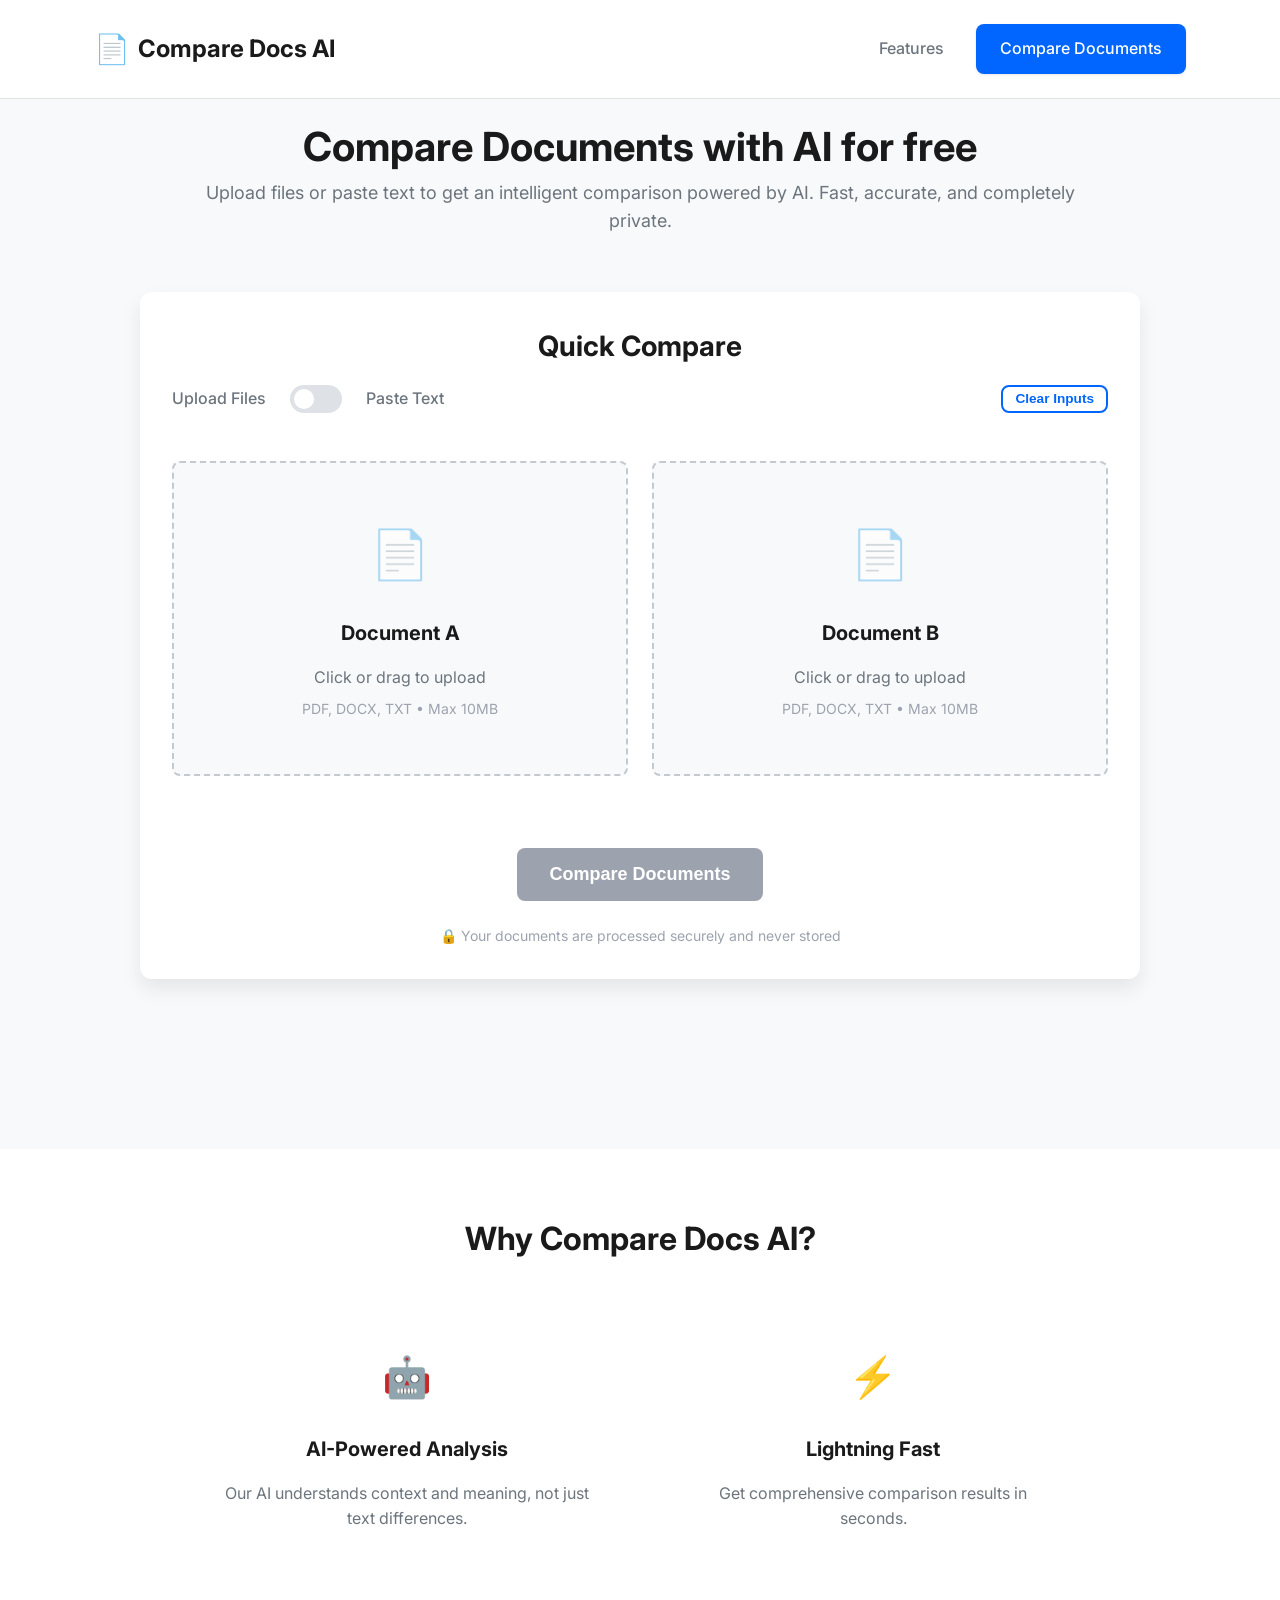
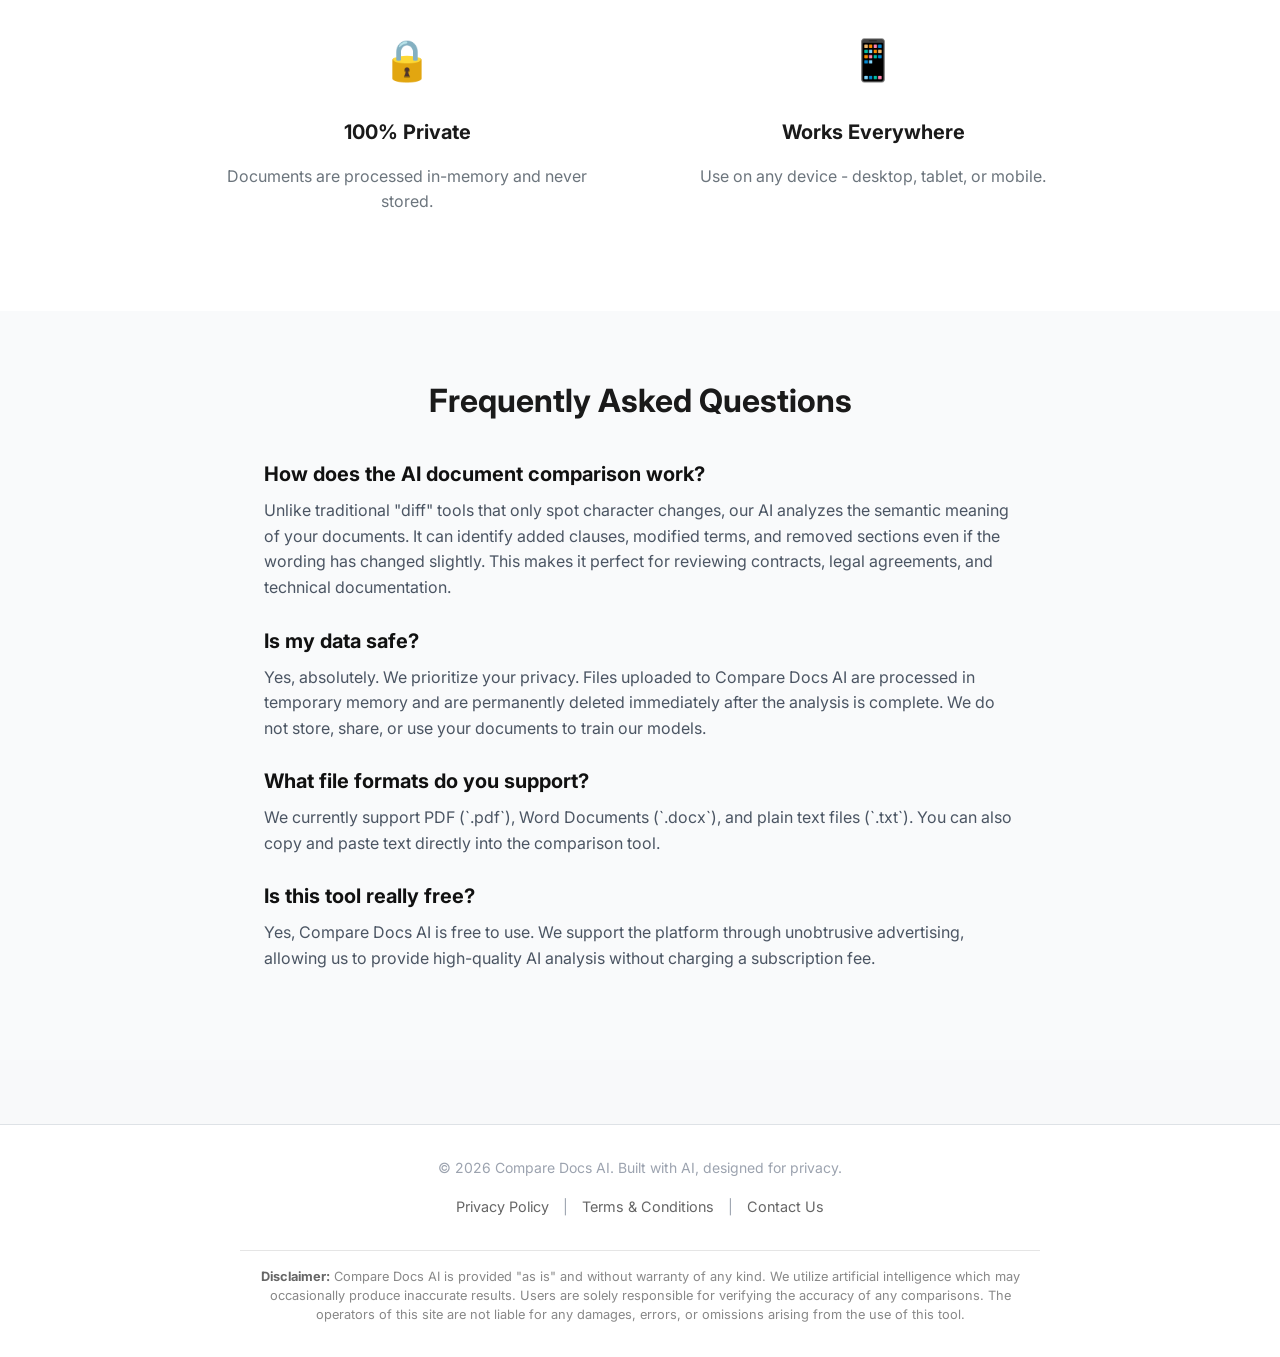
==== static/index.html @ ff2a2e2f "Update Google Analytics to G-0HJNYMEEKZ and add to all pages" ====
<!DOCTYPE html>
<html lang="en">

<head>
    <meta charset="UTF-8">
    <meta name="viewport" content="width=device-width, initial-scale=1.0">

    <!-- SEO Meta Tags -->
    <title>Compare Docs AI - Free Online Document Comparison Tool (PDF, DOCX, Text)</title>
    <meta name="description"
        content="Compare documents efficiently with AI. Upload PDF or Word files, or paste text to instantly spot differences. Fast, private, and free document comparison tool.">
    <meta name="keywords"
        content="compare documents, ai document comparison, pdf compare, word compare, text difference checker, diff tool, document analysis, Compare Docs AI">
    <meta name="author" content="Compare Docs AI">
    <meta name="robots" content="index, follow">

    <!-- Google AdSense -->
    <script async src="https://pagead2.googlesyndication.com/pagead/js/adsbygoogle.js?client=ca-pub-1233108632556803"
        crossorigin="anonymous"></script>

    <!-- Google Analytics (GA4) -->
    <script async src="https://www.googletagmanager.com/gtag/js?id=G-0HJNYMEEKZ"></script>
    <script>
        window.dataLayer = window.dataLayer || [];
        function gtag() { dataLayer.push(arguments); }
        gtag('js', new Date());

        gtag('config', 'G-0HJNYMEEKZ');
    </script>

    <!-- Open Graph / Facebook -->
    <meta property="og:type" content="website">
    <meta property="og:url" content="https://comparedocsai.com/">
    <meta property="og:title" content="Compare Docs AI - Intelligent Document Comparison">
    <meta property="og:description"
        content="Instantly compare agreements, contracts, and code with AI-powered precision. Spot changes in seconds.">
    <meta property="og:image" content="https://comparedocsai.com/og-image.jpg">

    <!-- Twitter -->
    <meta property="twitter:card" content="summary_large_image">
    <meta property="twitter:url" content="https://comparedocsai.com/">
    <meta property="twitter:title" content="Compare Docs AI - Intelligent Document Comparison">
    <meta property="twitter:description"
        content="Instantly compare agreements, contracts, and code with AI-powered precision. Spot changes in seconds.">
    <meta property="twitter:image" content="https://comparedocsai.com/og-image.jpg">

    <!-- Styles -->
    <link rel="stylesheet" href="/static/css/styles.css">

    <!-- Fonts -->
    <link rel="preconnect" href="https://fonts.googleapis.com">
    <link rel="preconnect" href="https://fonts.gstatic.com" crossorigin>
    <link href="https://fonts.googleapis.com/css2?family=Inter:wght@400;500;600;700&display=swap" rel="stylesheet">
    <link href="https://fonts.googleapis.com/icon?family=Material+Icons+Round" rel="stylesheet">

    <!-- Structured Data (JSON-LD) -->
    <script type="application/ld+json">
    {
      "@context": "https://schema.org",
      "@type": "WebApplication",
      "name": "Compare Docs AI",
      "url": "https://comparedocsai.com/",
      "description": "Free AI-powered tool to compare documents and text for differences.",
      "applicationCategory": "UtilityApplication",
      "operatingSystem": "All",
      "offers": {
        "@type": "Offer",
        "price": "0",
        "priceCurrency": "USD"
      },
      "featureList": "PDF Comparison, DOCX Comparison, Text Diff, AI Analysis"
    }
    </script>
</head>

<body>
    <!-- Navigation -->
    <nav class="navbar">
        <div class="container">
            <div class="nav-content">
                <a href="/" class="logo">
                    <span class="logo-icon">📄</span>
                    <span>Compare Docs AI</span>
                </a>
                <ul class="nav-links">
                    <li><a href="/#features">Features</a></li>
                    <li><a href="/compare" class="btn btn-primary">Compare Documents</a></li>
                </ul>
            </div>
        </div>
    </nav>

    <!-- Hero Section -->
    <section class="hero">
        <div class="container">
            <div class="hero-content">
                <h1 class="hero-title">Compare Documents with AI for free</h1>
                <p class="hero-subtitle">Upload files or paste text to get an intelligent comparison powered by AI.
                    Fast,
                    accurate, and completely private.</p>
            </div>
        </div>
    </section>

    <!-- Main Upload Card -->
    <section>
        <div class="container">
            <div class="upload-card">
                <h2 style="text-align: center; margin-bottom: 1rem; font-size: 1.75rem;">Quick Compare</h2>

                <!-- Input Mode Toggle -->
                <div class="input-mode-toggle">
                    <label class="toggle-label">
                        <span class="mode-text" id="modeTextUpload">Upload Files</span>
                        <div class="toggle-switch">
                            <input type="checkbox" id="inputModeToggle">
                            <span class="slider"></span>
                        </div>
                        <span class="mode-text" id="modeTextPaste">Paste Text</span>
                    </label>
                    <button id="clearInputsBtn" class="btn btn-secondary btn-small"
                        style="margin-left: auto; padding: 0.25rem 0.75rem; font-size: 0.85rem;"
                        title="Clear all inputs">
                        Clear Inputs
                    </button>
                </div>

                <!-- File Upload Mode -->
                <div id="uploadMode" class="input-mode-container">
                    <div class="upload-grid">
                        <div class="upload-zone" id="uploadZoneA">
                            <input type="file" id="fileInputA" accept=".pdf,.docx,.txt" hidden>
                            <div class="upload-icon">📄</div>
                            <h3>Document A</h3>
                            <p class="upload-instruction">Click or drag to upload</p>
                            <p class="upload-formats">PDF, DOCX, TXT • Max 10MB</p>
                            <div class="file-info" id="fileInfoA" style="display: none;">
                                <div class="file-name"></div>
                                <div class="file-size"></div>
                                <button class="remove-file" onclick="removeFile('A')">✕</button>
                            </div>
                        </div>

                        <div class="upload-zone" id="uploadZoneB">
                            <input type="file" id="fileInputB" accept=".pdf,.docx,.txt" hidden>
                            <div class="upload-icon">📄</div>
                            <h3>Document B</h3>
                            <p class="upload-instruction">Click or drag to upload</p>
                            <p class="upload-formats">PDF, DOCX, TXT • Max 10MB</p>
                            <div class="file-info" id="fileInfoB" style="display: none;">
                                <div class="file-name"></div>
                                <div class="file-size"></div>
                                <button class="remove-file" onclick="removeFile('B')">✕</button>
                            </div>
                        </div>
                    </div>
                </div>

                <!-- Text Input Mode -->
                <div id="textMode" class="input-mode-container" style="display: none;">
                    <div class="text-grid">
                        <div class="text-input-zone">
                            <h3>Text A</h3>
                            <textarea id="textInputA" placeholder="Paste or type your first text here..."></textarea>
                            <div class="char-count"><span id="charCountA">0</span> characters</div>
                        </div>

                        <div class="text-input-zone">
                            <h3>Text B</h3>
                            <textarea id="textInputB" placeholder="Paste or type your second text here..."></textarea>
                            <div class="char-count"><span id="charCountB">0</span> characters</div>
                        </div>
                    </div>
                </div>

                <div class="compare-action">
                    <button id="compareBtn" class="btn btn-primary btn-large" disabled>
                        Compare Documents
                    </button>
                    <p class="privacy-note">🔒 Your documents are processed securely and never stored</p>
                </div>

                <div id="errorMessage" class="error-message" style="display: none;"></div>

                <div id="loadingState" class="loading-state" style="display: none;">
                    <div class="loading-spinner"></div>
                    <p>Analyzing documents with AI...</p>
                    <p class="loading-subtext">This may take a few seconds</p>
                </div>
            </div>
        </div>
    </section>

    <!-- Results Section (initially hidden) -->
    <section id="resultsSection" class="results-section" style="display: none;">
        <div class="container">
            <div class="results-header">
                <h2>Comparison Results</h2>
                <div class="action-buttons" style="display: flex; gap: 1rem;">
                    <button id="openGeminiBtn" class="btn btn-secondary"
                        style="border-color: #4285F4; color: #4285F4; align-items: center; display: flex; gap: 0.5rem;">
                        <span class="material-icons-round">open_in_new</span>
                        Deep Analysis (Gemini)
                    </button>
                    <button id="newCompareBtn" class="btn btn-secondary">New Comparison</button>
                </div>
            </div>

            <div class="results-summary" id="resultsSummary"></div>

            <div class="stats-grid" id="statsGrid"></div>

            <div class="changes-container">
                <div class="changes-section">
                    <h3 class="changes-title">
                        <span class="change-icon added">+</span>
                        Additions
                        <span class="count" id="additionsCount">0</span>
                    </h3>
                    <div class="changes-list" id="additionsList"></div>
                </div>

                <div class="changes-section">
                    <h3 class="changes-title">
                        <span class="change-icon removed">-</span>
                        Deletions
                        <span class="count" id="deletionsCount">0</span>
                    </h3>
                    <div class="changes-list" id="deletionsList"></div>
                </div>

                <div class="changes-section">
                    <h3 class="changes-title">
                        <span class="change-icon modified">~</span>
                        Modifications
                        <span class="count" id="modificationsCount">0</span>
                    </h3>
                    <div class="changes-list" id="modificationsList"></div>
                </div>
            </div>
        </div>
    </section>

    <!-- Ad Placeholder (Future Google Ads) -->
    <div class="ad-container"
        style="max-width: 1000px; margin: 2rem auto; text-align: center; min-height: 90px; background: transparent;">
        <!-- <div class="ad-slot">Advertising Space</div> -->
    </div>

    <!-- Features Section -->
    <section id="features" class="features">
        <div class="container">
            <h2 class="features-title">Why Compare Docs AI?</h2>
            <div class="features-grid">
                <div class="feature-card">
                    <div class="feature-icon">🤖</div>
                    <h3>AI-Powered Analysis</h3>
                    <p>Our AI understands context and meaning, not just text differences.</p>
                </div>

                <div class="feature-card">
                    <div class="feature-icon">⚡</div>
                    <h3>Lightning Fast</h3>
                    <p>Get comprehensive comparison results in seconds.</p>
                </div>

                <div class="feature-card">
                    <div class="feature-icon">🔒</div>
                    <h3>100% Private</h3>
                    <p>Documents are processed in-memory and never stored.</p>
                </div>

                <div class="feature-card">
                    <div class="feature-icon">📱</div>
                    <h3>Works Everywhere</h3>
                    <p>Use on any device - desktop, tablet, or mobile.</p>
                </div>
            </div>
        </div>
    </section>

    <!-- FAQ Section (Added for AdSense "Valuable Inventory" compliance) -->
    <section id="faq" class="faq-section" style="padding: 4rem 0; background-color: #f9fafb;">
        <div class="container" style="max-width: 800px;">
            <h2 class="features-title" style="margin-bottom: 2rem;">Frequently Asked Questions</h2>

            <div class="faq-item" style="margin-bottom: 1.5rem;">
                <h3 style="font-size: 1.25rem; margin-bottom: 0.5rem; color: #111;">How does the AI document comparison
                    work?</h3>
                <p style="color: #4b5563; line-height: 1.6;">Unlike traditional "diff" tools that only spot character
                    changes, our AI analyzes the semantic meaning of your documents. It can identify added clauses,
                    modified terms, and removed sections even if the wording has changed slightly. This makes it perfect
                    for reviewing contracts, legal agreements, and technical documentation.</p>
            </div>

            <div class="faq-item" style="margin-bottom: 1.5rem;">
                <h3 style="font-size: 1.25rem; margin-bottom: 0.5rem; color: #111;">Is my data safe?</h3>
                <p style="color: #4b5563; line-height: 1.6;">Yes, absolutely. We prioritize your privacy. Files uploaded
                    to Compare Docs AI are processed in temporary memory and are permanently deleted immediately after
                    the analysis is complete. We do not store, share, or use your documents to train our models.</p>
            </div>

            <div class="faq-item" style="margin-bottom: 1.5rem;">
                <h3 style="font-size: 1.25rem; margin-bottom: 0.5rem; color: #111;">What file formats do you support?
                </h3>
                <p style="color: #4b5563; line-height: 1.6;">We currently support PDF (`.pdf`), Word Documents
                    (`.docx`), and plain text files (`.txt`). You can also copy and paste text directly into the
                    comparison tool.</p>
            </div>

            <div class="faq-item" style="margin-bottom: 1.5rem;">
                <h3 style="font-size: 1.25rem; margin-bottom: 0.5rem; color: #111;">Is this tool really free?</h3>
                <p style="color: #4b5563; line-height: 1.6;">Yes, Compare Docs AI is free to use. We support the
                    platform through unobtrusive advertising, allowing us to provide high-quality AI analysis without
                    charging a subscription fee.</p>
            </div>
        </div>
    </section>

    <!-- Footer -->
    <footer class="footer">
        <div class="container">
            <p>&copy; 2026 Compare Docs AI. Built with AI, designed for privacy.</p>
            <div class="footer-links" style="margin: 1rem 0; font-size: 0.9rem;">
                <a href="/privacy" style="color: #666; text-decoration: none; margin: 0 10px;">Privacy Policy</a> |
                <a href="/terms" style="color: #666; text-decoration: none; margin: 0 10px;">Terms & Conditions</a> |
                <a href="/contact" style="color: #666; text-decoration: none; margin: 0 10px;">Contact Us</a>
            </div>
            <div class="legal-disclaimer">
                <p><strong>Disclaimer:</strong> Compare Docs AI is provided "as is" and without warranty of any kind. We
                    utilize artificial intelligence which may occasionally produce inaccurate results. Users are solely
                    responsible for verifying the accuracy of any comparisons. The operators of this site are not liable
                    for any damages, errors, or omissions arising from the use of this tool.</p>
            </div>
        </div>
    </footer>

    <script src="/static/js/compare.js"></script>
</body>

</html>
---- static/css/styles.css ----
/* ===================================
   SIMPLIFIED COMPARE DOCS AI - LIGHT THEME
   Clean, minimalist design inspired by iLovePDF, Smallpdf, Adobe
   =================================== */

@import url('legal.css');

* {
    margin: 0;
    padding: 0;
    box-sizing: border-box;
}

:root {
    /* Light Theme Colors */
    --bg-primary: #f8f9fa;
    --bg-secondary: #ffffff;
    --text-primary: #1a1a1a;
    --text-secondary: #6c757d;
    --text-muted: #9ca3af;

    /* Accent Color */
    --accent-primary: #0066ff;
    --accent-hover: #0052cc;
    --accent-light: #e6f0ff;

    /* Borders & Dividers */
    --border-color: #dee2e6;
    --border-dashed: #c4c9cf;

    /* Status Colors */
    --success: #10b981;
    --success-bg: #d1fae5;
    --error: #ef4444;
    --error-bg: #fee2e2;
    --warning: #f59e0b;
    --warning-bg: #fef3c7;

    /* Diff Colors */
    --diff-added: #10b981;
    --diff-added-bg: #d1fae5;
    --diff-removed: #ef4444;
    --diff-removed-bg: #fee2e2;
    --diff-modified: #f59e0b;
    --diff-modified-bg: #fef3c7;

    /* Shadows */
    --shadow-sm: 0 1px 3px rgba(0, 0, 0, 0.1);
    --shadow-md: 0 4px 6px rgba(0, 0, 0, 0.1);
    --shadow-lg: 0 10px 20px rgba(0, 0, 0, 0.08);

    /* Spacing */
    --spacing-xs: 0.5rem;
    --spacing-sm: 1rem;
    --spacing-md: 1.5rem;
    --spacing-lg: 2rem;
    --spacing-xl: 3rem;
    --spacing-2xl: 4rem;

    /* Border Radius */
    --radius-sm: 4px;
    --radius-md: 8px;
    --radius-lg: 12px;

    /* Transitions */
    --transition: 0.2s ease;
}

body {
    font-family: 'Inter', -apple-system, BlinkMacSystemFont, 'Segoe UI', Roboto, sans-serif;
    background: var(--bg-primary);
    color: var(--text-primary);
    line-height: 1.6;
    overflow-x: hidden;
}

.container {
    max-width: 1140px;
    margin: 0 auto;
    padding: 0 var(--spacing-md);
}

/* ===================================
   NAVIGATION
   =================================== */
.navbar {
    background: var(--bg-secondary);
    border-bottom: 1px solid var(--border-color);
    padding: var(--spacing-md) 0;
}

.nav-content {
    display: flex;
    justify-content: space-between;
    align-items: center;
}

.logo {
    display: flex;
    align-items: center;
    gap: var(--spacing-xs);
    font-size: 1.5rem;
    font-weight: 700;
    color: var(--text-primary);
    text-decoration: none;
}

.logo-icon {
    font-size: 1.8rem;
}

.nav-links {
    display: flex;
    list-style: none;
    gap: var(--spacing-lg);
    align-items: center;
    /* Fix vertical alignment */
}

.nav-links a {
    color: var(--text-secondary);
    text-decoration: none;
    font-weight: 500;
    transition: color var(--transition);
}

.nav-links a:hover,
.nav-links a.active {
    color: var(--accent-primary);
}

/* Ensure button text is white in navbar */
.nav-links .btn-primary {
    color: white !important;
}

/* ===================================
   HERO SECTION
   =================================== */
.hero {
    padding: var(--spacing-md) 0 var(--spacing-sm);
    /* Reduced padding */
    text-align: center;
}

.hero-content {
    max-width: 900px;
    margin: 0 auto;
}

.hero-title {
    font-size: clamp(1.75rem, 4vw, 2.5rem);
    /* Slightly smaller max size */
    font-weight: 700;
    margin-bottom: var(--spacing-xs);
    /* Tighter spacing */
    color: var(--text-primary);
    line-height: 1.2;
}

.hero-subtitle {
    font-size: 1.125rem;
    color: var(--text-secondary);
    margin-bottom: var(--spacing-md);
    /* Reduced margin */
}

/* ===================================
   BUTTONS
   =================================== */
.btn {
    display: inline-flex;
    align-items: center;
    justify-content: center;
    gap: var(--spacing-xs);
    padding: 0.75rem 1.5rem;
    /* Slightly reduced padding */
    border-radius: var(--radius-md);
    font-weight: 600;
    font-size: 1rem;
    text-decoration: none;
    border: none;
    cursor: pointer;
    transition: all var(--transition);
}

.btn-primary {
    background: var(--accent-primary);
    color: white;
    box-shadow: var(--shadow-sm);
}

.btn-primary:hover {
    background: var(--accent-hover);
    box-shadow: var(--shadow-md);
}

.btn-primary:disabled {
    background: var(--text-muted);
    cursor: not-allowed;
    box-shadow: none;
}

.btn-secondary {
    background: transparent;
    color: var(--accent-primary);
    border: 2px solid var(--accent-primary);
}

.btn-secondary:hover {
    background: var(--accent-light);
}

.btn-large {
    padding: 1rem 2rem;
    font-size: 1.125rem;
}

/* ===================================
   UPLOAD CARD
   =================================== */
.upload-card {
    background: var(--bg-secondary);
    border-radius: var(--radius-lg);
    box-shadow: var(--shadow-lg);
    padding: var(--spacing-lg);
    /* Reduced padding inside card */
    margin: var(--spacing-sm) auto var(--spacing-xl);
    /* Reduced top margin */
    max-width: 1000px;
    /* Wider card */
    min-height: 50vh;
    /* Ensure substantial height */
    display: flex;
    flex-direction: column;
    justify-content: center;
}

.upload-grid {
    display: grid;
    grid-template-columns: 1fr 1fr;
    gap: var(--spacing-md);
    margin-bottom: var(--spacing-md);
    flex-grow: 1;
    /* Allow grid to expand */
}

.upload-zone {
    border: 2px dashed var(--border-dashed);
    border-radius: var(--radius-md);
    padding: var(--spacing-md);
    text-align: center;
    cursor: pointer;
    transition: all var(--transition);
    background: var(--bg-primary);
    min-height: 35vh;
    /* Responsive height */
    max-height: 50vh;
    display: flex;
    flex-direction: column;
    align-items: center;
    justify-content: center;
}

.upload-zone:hover {
    border-color: var(--accent-primary);
    background: var(--accent-light);
}

.upload-zone.drag-over {
    border-color: var(--accent-primary);
    background: var(--accent-light);
    border-style: solid;
}

.upload-zone.has-file {
    border-color: var(--success);
    border-style: solid;
    background: var(--success-bg);
}

.upload-icon {
    font-size: 3rem;
    margin-bottom: var(--spacing-md);
    opacity: 0.6;
}

.upload-zone h3 {
    font-size: 1.25rem;
    margin-bottom: var(--spacing-sm);
    color: var(--text-primary);
}

.upload-instruction {
    color: var(--text-secondary);
    margin-bottom: var(--spacing-xs);
}

.upload-formats {
    font-size: 0.875rem;
    color: var(--text-muted);
}

.file-info {
    margin-top: var(--spacing-md);
    padding: var(--spacing-md);
    background: white;
    border: 1px solid var(--success);
    border-radius: var(--radius-sm);
    position: relative;
}

.file-name {
    font-weight: 600;
    color: var(--text-primary);
    margin-bottom: var(--spacing-xs);
    word-break: break-word;
}

.file-size {
    font-size: 0.875rem;
    color: var(--text-secondary);
}

.remove-file {
    position: absolute;
    top: var(--spacing-xs);
    right: var(--spacing-xs);
    background: transparent;
    border: none;
    color: var(--text-muted);
    font-size: 1.25rem;
    cursor: pointer;
    width: 24px;
    height: 24px;
    display: flex;
    align-items: center;
    justify-content: center;
    border-radius: 50%;
    transition: all var(--transition);
}

.remove-file:hover {
    background: var(--error-bg);
    color: var(--error);
}

.compare-action {
    text-align: center;
    margin-top: var(--spacing-xl);
}

.privacy-note {
    margin-top: var(--spacing-md);
    color: var(--text-muted);
    font-size: 0.875rem;
}

/* ===================================
   FEATURES SECTION
   =================================== */
.features {
    padding: var(--spacing-2xl) 0;
    background: var(--bg-secondary);
}

.features-title {
    text-align: center;
    font-size: 2rem;
    font-weight: 700;
    margin-bottom: var(--spacing-xl);
}

.features-grid {
    display: grid;
    grid-template-columns: repeat(auto-fit, minmax(280px, 1fr));
    gap: var(--spacing-lg);
    max-width: 900px;
    margin: 0 auto;
}

.feature-card {
    text-align: center;
    padding: var(--spacing-lg);
}

.feature-icon {
    font-size: 2.5rem;
    margin-bottom: var(--spacing-md);
}

.feature-card h3 {
    font-size: 1.25rem;
    margin-bottom: var(--spacing-sm);
    color: var(--text-primary);
}

.feature-card p {
    color: var(--text-secondary);
    line-height: 1.6;
}

/* ===================================
   RESULTS SECTION
   =================================== */
.results-section {
    padding: var(--spacing-2xl) 0;
}

.results-header {
    display: flex;
    justify-content: space-between;
    align-items: center;
    margin-bottom: var(--spacing-xl);
}

.results-header h2 {
    font-size: 2rem;
    font-weight: 700;
}

.results-summary {
    background: var(--bg-secondary);
    border-left: 4px solid var(--accent-primary);
    padding: var(--spacing-lg);
    border-radius: var(--radius-md);
    margin-bottom: var(--spacing-xl);
    box-shadow: var(--shadow-sm);
}

.results-summary h3 {
    margin-bottom: var(--spacing-sm);
}

.stats-grid {
    display: grid;
    grid-template-columns: repeat(auto-fit, minmax(200px, 1fr));
    gap: var(--spacing-md);
    margin-bottom: var(--spacing-xl);
}

.stat-card {
    background: var(--bg-secondary);
    padding: var(--spacing-lg);
    border-radius: var(--radius-md);
    text-align: center;
    box-shadow: var(--shadow-sm);
}

.stat-card-value {
    font-size: 2.5rem;
    font-weight: 700;
    margin-bottom: var(--spacing-xs);
}

.stat-card-value.added {
    color: var(--diff-added);
}

.stat-card-value.removed {
    color: var(--diff-removed);
}

.stat-card-value.modified {
    color: var(--diff-modified);
}

.stat-card-value.total {
    color: var(--accent-primary);
}

.stat-card-label {
    color: var(--text-secondary);
    font-size: 0.875rem;
    text-transform: uppercase;
    letter-spacing: 0.5px;
}

.changes-container {
    display: flex;
    flex-direction: column;
    gap: var(--spacing-lg);
}

.changes-section {
    background: var(--bg-secondary);
    border-radius: var(--radius-md);
    padding: var(--spacing-lg);
    box-shadow: var(--shadow-sm);
}

.changes-title {
    display: flex;
    align-items: center;
    gap: var(--spacing-sm);
    margin-bottom: var(--spacing-md);
    font-size: 1.25rem;
}

.change-icon {
    width: 28px;
    height: 28px;
    border-radius: 50%;
    display: flex;
    align-items: center;
    justify-content: center;
    font-weight: 700;
    font-size: 1.125rem;
}

.change-icon.added {
    background: var(--diff-added-bg);
    color: var(--diff-added);
}

.change-icon.removed {
    background: var(--diff-removed-bg);
    color: var(--diff-removed);
}

.change-icon.modified {
    background: var(--diff-modified-bg);
    color: var(--diff-modified);
}

.count {
    margin-left: auto;
    background: var(--bg-primary);
    padding: 0.25rem 0.75rem;
    border-radius: var(--radius-sm);
    font-size: 0.875rem;
    font-weight: 600;
}

.changes-list {
    display: flex;
    flex-direction: column;
    gap: var(--spacing-sm);
}

.change-item {
    padding: var(--spacing-md);
    background: var(--bg-primary);
    border-radius: var(--radius-sm);
    border-left: 3px solid;
}

.change-item.added {
    border-left-color: var(--diff-added);
    background: var(--diff-added-bg);
}

.change-item.removed {
    border-left-color: var(--diff-removed);
    background: var(--diff-removed-bg);
}

.change-item.modified {
    border-left-color: var(--diff-modified);
    background: var(--diff-modified-bg);
}

.modification-item {
    display: flex;
    flex-direction: column;
    gap: var(--spacing-sm);
}

.mod-label {
    font-weight: 600;
    font-size: 0.75rem;
    text-transform: uppercase;
    letter-spacing: 0.5px;
    color: var(--text-secondary);
}

.mod-text {
    padding: var(--spacing-sm);
    background: white;
    border-radius: var(--radius-sm);
    font-family: 'Courier New', monospace;
    font-size: 0.875rem;
}

.empty-state {
    text-align: center;
    color: var(--text-muted);
    padding: var(--spacing-lg);
    font-style: italic;
}

/* ===================================
   ERROR & LOADING STATES
   =================================== */
.error-message {
    background: var(--error-bg);
    border: 1px solid var(--error);
    border-radius: var(--radius-md);
    padding: var(--spacing-md);
    margin-top: var(--spacing-md);
    color: var(--error);
    text-align: center;
}

.loading-state {
    text-align: center;
    padding: var(--spacing-2xl);
}

.loading-spinner {
    width: 50px;
    height: 50px;
    border: 4px solid var(--border-color);
    border-top-color: var(--accent-primary);
    border-radius: 50%;
    animation: spin 1s linear infinite;
    margin: 0 auto var(--spacing-md);
}

@keyframes spin {
    to {
        transform: rotate(360deg);
    }
}

.loading-subtext {
    color: var(--text-muted);
    font-size: 0.875rem;
    margin-top: var(--spacing-xs);
}

/* ===================================
   FOOTER
   =================================== */
.footer {
    background: var(--bg-secondary);
    border-top: 1px solid var(--border-color);
    padding: var(--spacing-lg) 0;
    margin-top: var(--spacing-2xl);
    text-align: center;
    color: var(--text-muted);
    font-size: 0.875rem;
}

/* ===================================
   RESPONSIVE DESIGN
   =================================== */
@media (max-width: 768px) {
    .upload-grid {
        grid-template-columns: 1fr;
    }

    .upload-zone {
        min-height: 200px;
    }

    .features-grid {
        grid-template-columns: 1fr;
    }

    .results-header {
        flex-direction: column;
        gap: var(--spacing-md);
        align-items: flex-start;
    }

    .hero-title {
        font-size: 2rem;
    }

    .upload-card {
        padding: var(--spacing-lg);
    }
}

@media (max-width: 480px) {
    .container {
        padding: 0 var(--spacing-sm);
    }

    .upload-zone {
        padding: var(--spacing-lg);
    }

    .btn-large {
        width: 100%;
    }
}

/* ===================================
   INPUT MODE TOGGLE
   =================================== */
.input-mode-toggle {
    display: flex;
    justify-content: center;
    margin-bottom: var(--spacing-xl);
}

.toggle-label {
    display: flex;
    align-items: center;
    gap: var(--spacing-md);
    cursor: pointer;
}

.mode-text {
    font-weight: 500;
    color: var(--text-secondary);
    transition: color var(--transition);
}

.toggle-switch {
    position: relative;
    width: 52px;
    height: 28px;
}

.toggle-switch input {
    opacity: 0;
    width: 0;
    height: 0;
}

.slider {
    position: absolute;
    cursor: pointer;
    top: 0;
    left: 0;
    right: 0;
    bottom: 0;
    background-color: var(--border-color);
    transition: 0.3s;
    border-radius: 28px;
}

.slider:before {
    position: absolute;
    content: '';
    height: 20px;
    width: 20px;
    left: 4px;
    bottom: 4px;
    background-color: white;
    transition: 0.3s;
    border-radius: 50%;
}

input:checked+.slider {
    background-color: var(--accent-primary);
}

input:checked+.slider:before {
    transform: translateX(24px);
}

/* ===================================
   TEXT INPUT MODE
   =================================== */
.text-grid {
    display: grid;
    grid-template-columns: 1fr 1fr;
    gap: var(--spacing-lg);
    margin-bottom: var(--spacing-lg);
}

.text-input-zone {
    display: flex;
    flex-direction: column;
}

.text-input-zone h3 {
    font-size: 1.25rem;
    margin-bottom: var(--spacing-sm);
    color: var(--text-primary);
}

.text-input-zone textarea {
    width: 100%;
    min-height: 300px;
    padding: var(--spacing-md);
    border: 2px solid var(--border-color);
    border-radius: var(--radius-md);
    font-family: inherit;
    font-size: 0.95rem;
    line-height: 1.6;
    resize: vertical;
    transition: border-color var(--transition);
    background: var(--bg-primary);
}

.text-input-zone textarea:focus {
    outline: none;
    border-color: var(--accent-primary);
    background: white;
}

.text-input-zone textarea::placeholder {
    color: var(--text-muted);
}

.char-count {
    margin-top: var(--spacing-xs);
    font-size: 0.875rem;
    color: var(--text-muted);
    text-align: right;
}

.char-count span {
    font-weight: 600;
    color: var(--text-secondary);
}

/* Responsive adjustments for text areas */
.text-grid {
    display: grid;
    grid-template-columns: 1fr 1fr;
    gap: var(--spacing-md);
    margin-bottom: var(--spacing-md);
    flex-grow: 1;
    /* Match upload-grid behavior */
}

.text-input-zone {
    display: flex;
    flex-direction: column;
    min-height: 35vh;
    /* Responsive height */
    max-height: 50vh;
}

.text-input-zone textarea {
    flex-grow: 1;
    /* Fill the zone */
    width: 100%;
    padding: var(--spacing-md);
    border: 2px solid var(--border-color);
    border-radius: var(--radius-md);
    resize: none;
    /* Disable manual resize to keep layout consistent */
    font-family: inherit;
    font-size: 1rem;
    transition: all var(--transition);
    background: var(--bg-primary);
}

@media (max-width: 768px) {
    .text-grid {
        grid-template-columns: 1fr;
    }
}
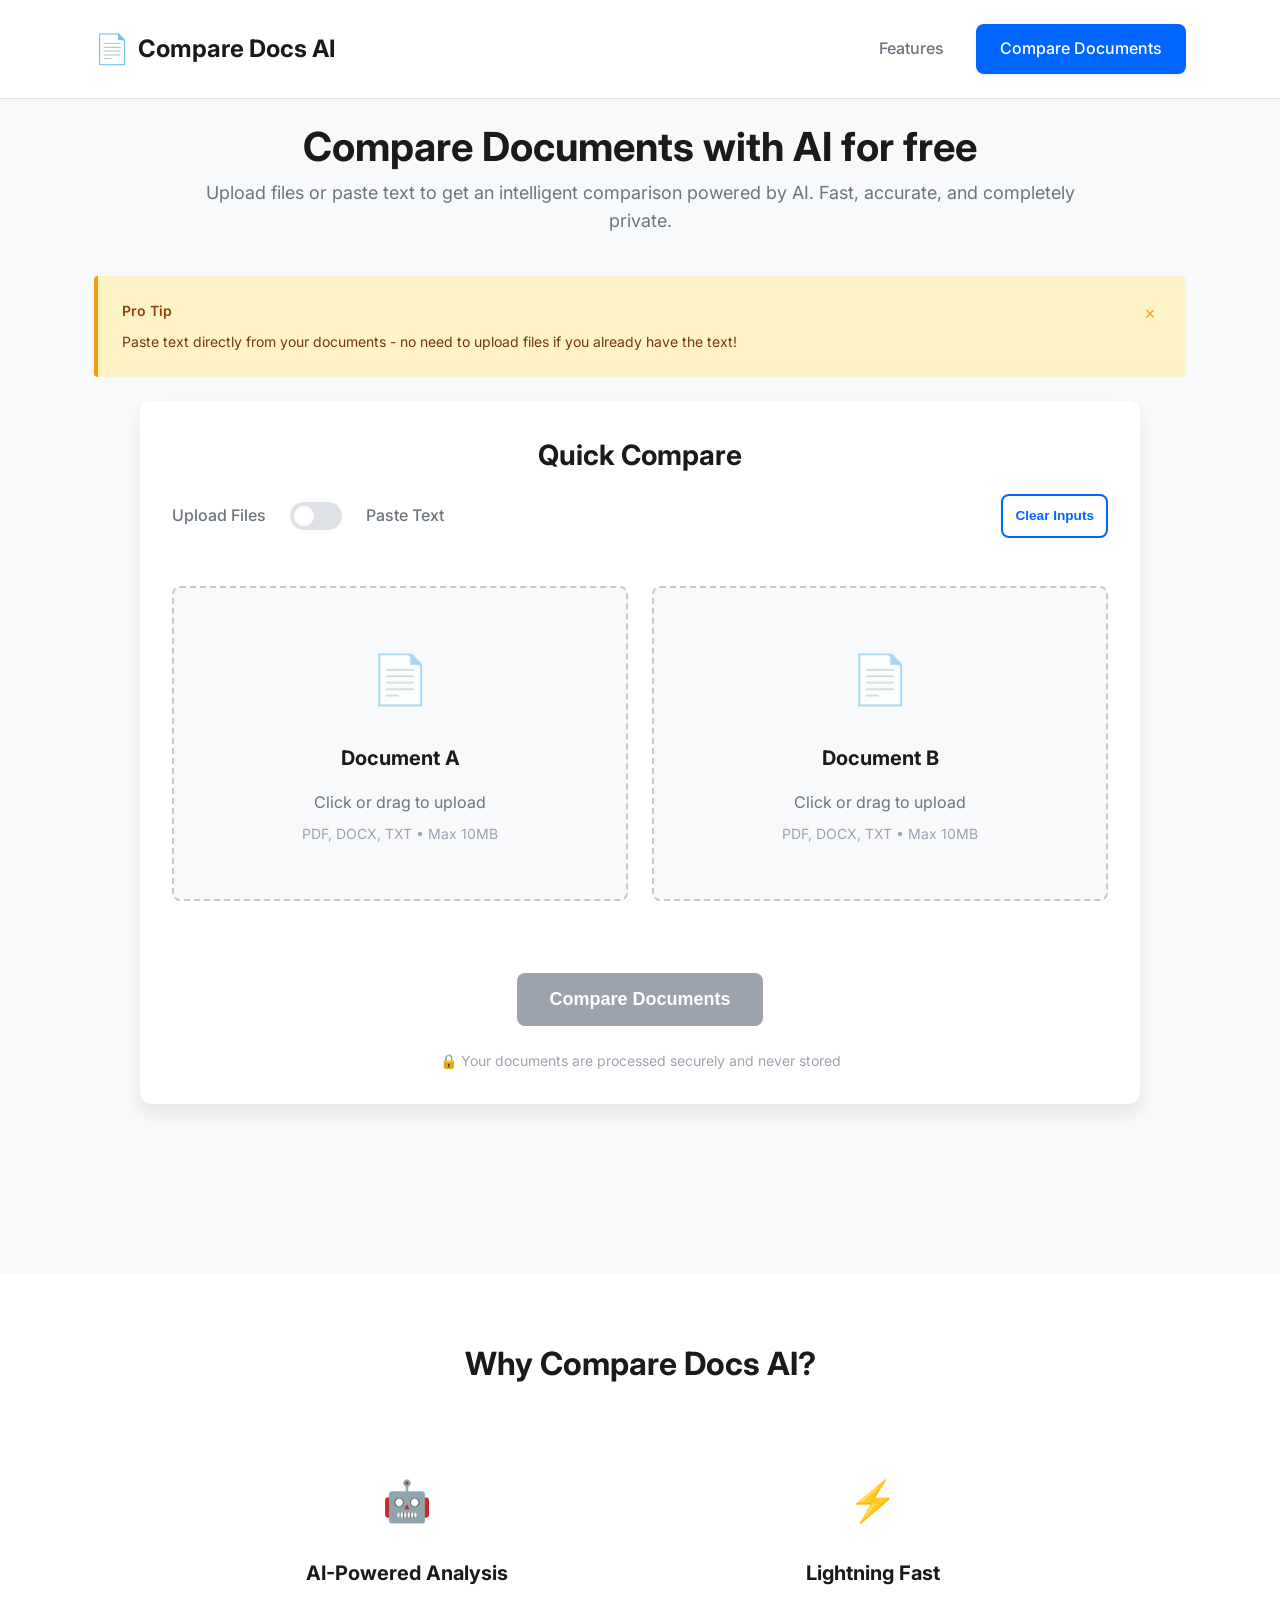
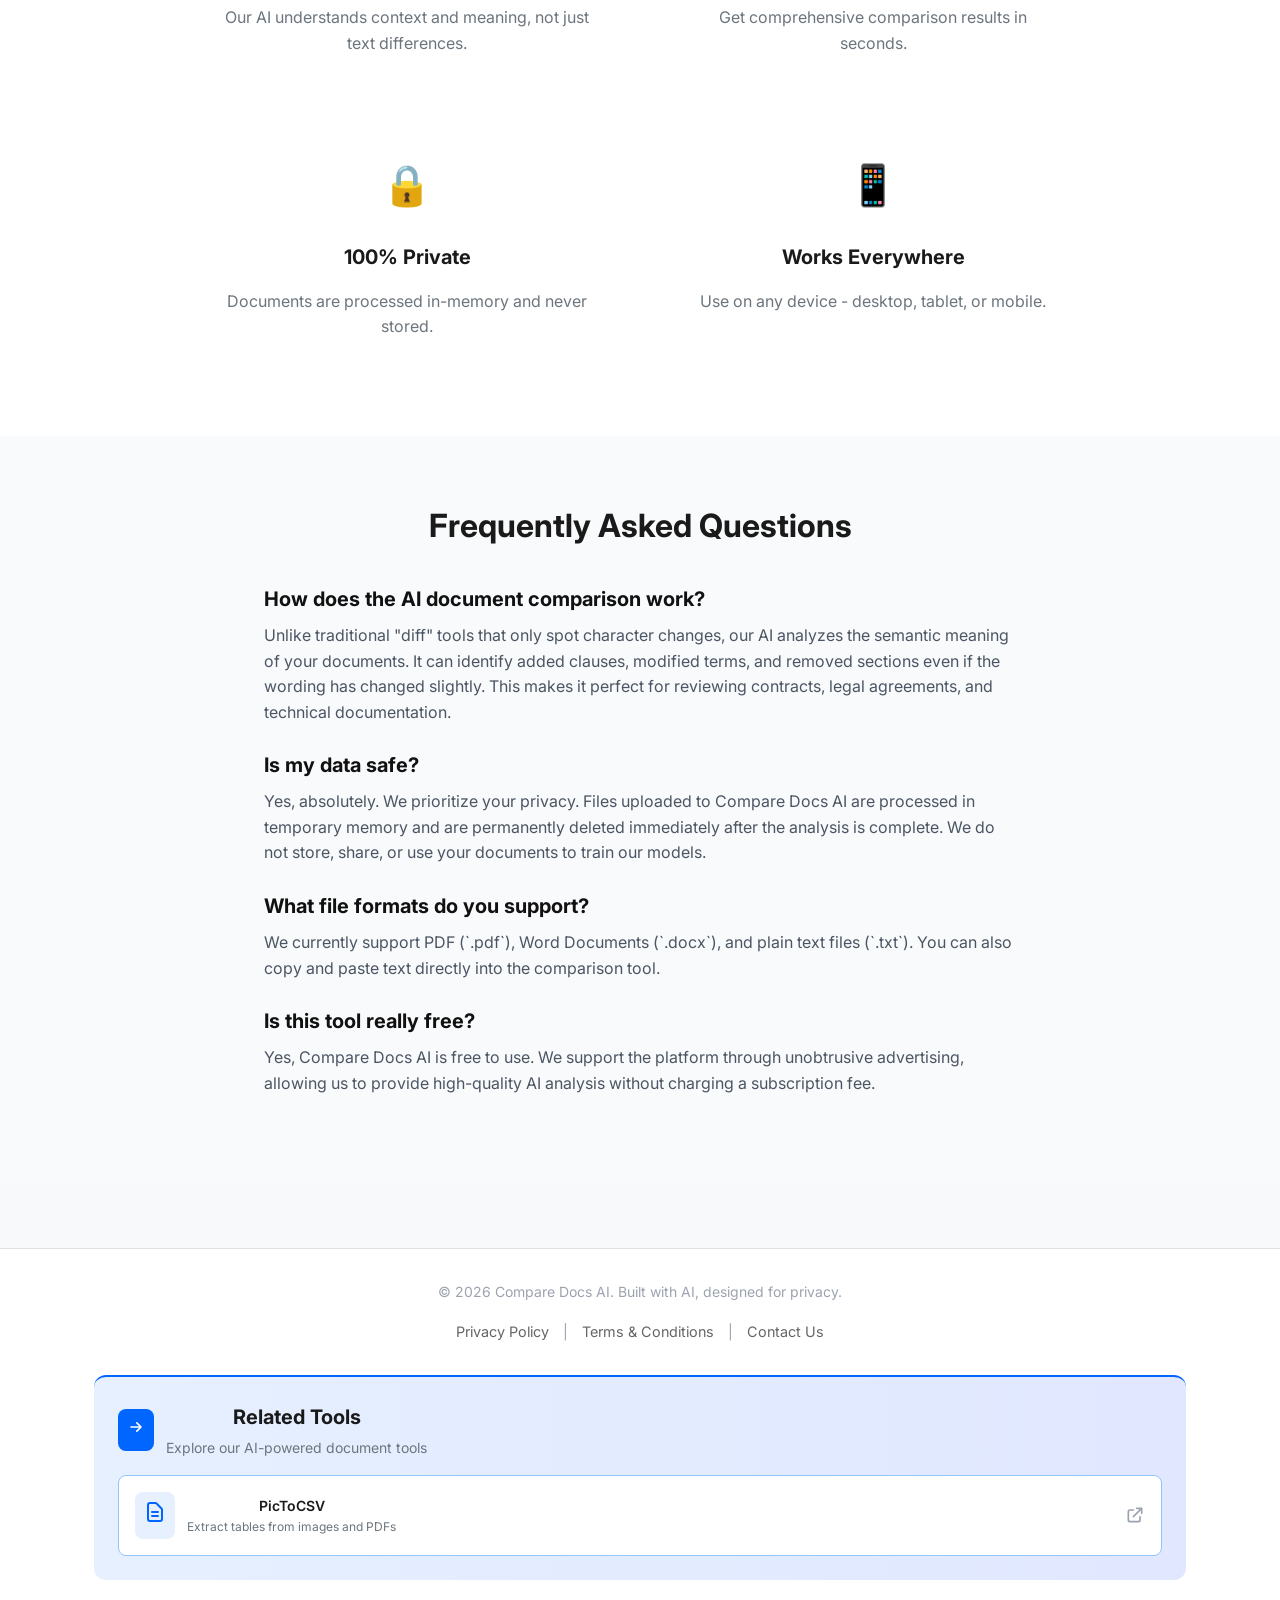
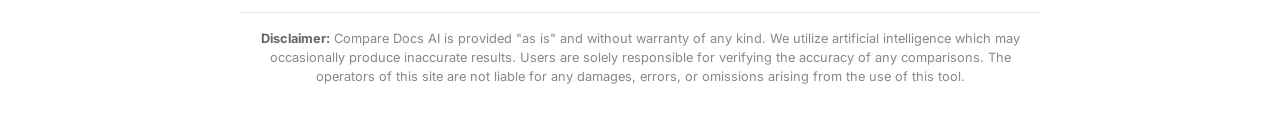
==== commit 4aaba2d3: "Hide social proof bar and fix counter tracking" ====
--- a/static/index.html
+++ b/static/index.html
@@ -102,6 +102,20 @@
         </div>
     </section>
 
+    <!-- Social Proof Banner -->
+    <section>
+        <div class="container">
+            <div id="socialProofContainer"></div>
+        </div>
+    </section>
+
+    <!-- In-App Tips -->
+    <section>
+        <div class="container">
+            <div id="inAppTipsContainer"></div>
+        </div>
+    </section>
+
     <!-- Main Upload Card -->
     <section>
         <div class="container">
@@ -326,6 +340,47 @@
                 <a href="/terms" style="color: #666; text-decoration: none; margin: 0 10px;">Terms & Conditions</a> |
                 <a href="/contact" style="color: #666; text-decoration: none; margin: 0 10px;">Contact Us</a>
             </div>
+
+            <!-- Related Tools Section - Enhanced Prominence -->
+            <div style="border-top: 2px solid #0066ff; background: linear-gradient(to right, #e6f0ff, #e0e7ff); border-radius: 12px; padding: 1.5rem; margin-top: 2rem;">
+                <div style="display: flex; align-items: center; gap: 0.75rem; margin-bottom: 1rem;">
+                    <div style="background: #0066ff; color: white; padding: 0.5rem; border-radius: 8px;">
+                        <svg style="width: 20px; height: 20px;" fill="none" stroke="currentColor" viewBox="0 0 24 24">
+                            <path stroke-linecap="round" stroke-linejoin="round" stroke-width="2" d="M13 7l5 5m0 0l-5 5m5-5H6" />
+                        </svg>
+                    </div>
+                    <div>
+                        <h3 style="font-size: 1.25rem; font-weight: 700; color: #1a1a1a; margin-bottom: 0.25rem;">Related Tools</h3>
+                        <p style="color: #6c757d; font-size: 0.875rem;">Explore our AI-powered document tools</p>
+                    </div>
+                </div>
+                <div style="background: white; border-radius: 8px; padding: 1rem; border: 1px solid #93c5fd; transition: box-shadow 0.2s;">
+                    <a 
+                        href="https://pictocsv.com/" 
+                        target="_blank" 
+                        rel="noopener noreferrer"
+                        style="display: flex; align-items: center; justify-content: space-between; text-decoration: none; color: inherit;"
+                        onmouseover="this.parentElement.style.boxShadow='0 4px 12px rgba(0,0,0,0.1)'"
+                        onmouseout="this.parentElement.style.boxShadow='none'"
+                    >
+                        <div style="display: flex; align-items: center; gap: 0.75rem;">
+                            <div style="background: #e6f0ff; padding: 0.5rem; border-radius: 8px;">
+                                <svg style="width: 24px; height: 24px; color: #0066ff;" fill="none" stroke="currentColor" viewBox="0 0 24 24">
+                                    <path stroke-linecap="round" stroke-linejoin="round" stroke-width="2" d="M9 12h6m-6 4h6m2 5H7a2 2 0 01-2-2V5a2 2 0 012-2h5.586a1 1 0 01.707.293l5.414 5.414a1 1 0 01.293.707V19a2 2 0 01-2 2z" />
+                                </svg>
+                            </div>
+                            <div>
+                                <div style="font-weight: 600; color: #1a1a1a;">PicToCSV</div>
+                                <div style="font-size: 0.75rem; color: #6c757d;">Extract tables from images and PDFs</div>
+                            </div>
+                        </div>
+                        <svg style="width: 20px; height: 20px; color: #9ca3af;" fill="none" stroke="currentColor" viewBox="0 0 24 24">
+                            <path stroke-linecap="round" stroke-linejoin="round" stroke-width="2" d="M10 6H6a2 2 0 00-2 2v10a2 2 0 002 2h10a2 2 0 002-2v-4M14 4h6m0 0v6m0-6L10 14" />
+                        </svg>
+                    </a>
+                </div>
+            </div>
+
             <div class="legal-disclaimer">
                 <p><strong>Disclaimer:</strong> Compare Docs AI is provided "as is" and without warranty of any kind. We
                     utilize artificial intelligence which may occasionally produce inaccurate results. Users are solely
@@ -335,6 +390,9 @@
         </div>
     </footer>
 
+    <!-- Load gamification and UX components -->
+    <script src="/static/js/gamification.js"></script>
+    <script src="/static/js/ux-components.js"></script>
     <script src="/static/js/compare.js"></script>
 </body>
 
--- a/static/css/styles.css
+++ b/static/css/styles.css
@@ -847,4 +847,350 @@
     .text-grid {
         grid-template-columns: 1fr;
     }
+}
+
+/* ===================================
+   MOBILE OPTIMIZATIONS
+   =================================== */
+/* Prevent iOS zoom on input focus */
+input[type="text"],
+input[type="email"],
+input[type="number"],
+input[type="file"],
+textarea,
+select {
+    font-size: 16px !important;
+}
+
+/* Better touch targets on mobile */
+button,
+a,
+[role="button"] {
+    min-height: 44px;
+    min-width: 44px;
+}
+
+/* Improve tap highlight */
+* {
+    -webkit-tap-highlight-color: rgba(0, 102, 255, 0.1);
+}
+
+/* Smooth scrolling */
+html {
+    scroll-behavior: smooth;
+}
+
+/* Prevent text selection on buttons */
+button {
+    user-select: none;
+    -webkit-user-select: none;
+}
+
+/* Touch-friendly utilities */
+.touch-manipulation {
+    touch-action: manipulation;
+}
+
+/* Animation utilities */
+@keyframes fadeIn {
+    from {
+        opacity: 0;
+    }
+    to {
+        opacity: 1;
+    }
+}
+
+@keyframes slideInFromTop {
+    from {
+        opacity: 0;
+        transform: translateY(-8px);
+    }
+    to {
+        opacity: 1;
+        transform: translateY(0);
+    }
+}
+
+@keyframes slideInFromBottom {
+    from {
+        opacity: 0;
+        transform: translateY(8px);
+    }
+    to {
+        opacity: 1;
+        transform: translateY(0);
+    }
+}
+
+@keyframes zoomIn {
+    from {
+        opacity: 0;
+        transform: scale(0.95);
+    }
+    to {
+        opacity: 1;
+        transform: scale(1);
+    }
+}
+
+.animate-in {
+    animation-duration: 0.3s;
+    animation-fill-mode: both;
+}
+
+.fade-in {
+    animation-name: fadeIn;
+}
+
+.slide-in-from-top-2 {
+    animation-name: slideInFromTop;
+}
+
+.slide-in-from-bottom-2 {
+    animation-name: slideInFromBottom;
+}
+
+.zoom-in {
+    animation-name: zoomIn;
+}
+
+/* Floating Action Button (FAB) */
+.fab {
+    position: fixed;
+    bottom: 24px;
+    right: 24px;
+    width: 64px;
+    height: 64px;
+    border-radius: 50%;
+    background: var(--accent-primary);
+    color: white;
+    border: none;
+    box-shadow: 0 4px 12px rgba(0, 0, 0, 0.15);
+    cursor: pointer;
+    display: flex;
+    align-items: center;
+    justify-content: center;
+    font-size: 24px;
+    z-index: 1000;
+    transition: all var(--transition);
+    touch-action: manipulation;
+}
+
+.fab:hover {
+    transform: scale(1.1);
+    box-shadow: 0 6px 16px rgba(0, 0, 0, 0.2);
+}
+
+.fab:active {
+    transform: scale(0.95);
+}
+
+.fab-menu {
+    position: fixed;
+    bottom: 96px;
+    right: 24px;
+    display: flex;
+    flex-direction: column;
+    gap: 12px;
+    z-index: 999;
+}
+
+.fab-menu-item {
+    width: 56px;
+    height: 56px;
+    border-radius: 50%;
+    background: white;
+    color: var(--accent-primary);
+    border: 2px solid var(--accent-primary);
+    box-shadow: 0 4px 12px rgba(0, 0, 0, 0.15);
+    cursor: pointer;
+    display: flex;
+    align-items: center;
+    justify-content: center;
+    font-size: 20px;
+    transition: all var(--transition);
+    touch-action: manipulation;
+}
+
+.fab-menu-item:hover {
+    transform: scale(1.1);
+    background: var(--accent-light);
+}
+
+/* Social Proof Banner - Hidden */
+.social-proof {
+    display: none !important;
+}
+
+.social-proof-grid {
+    display: grid;
+    grid-template-columns: repeat(3, 1fr);
+    gap: var(--spacing-md);
+    text-align: center;
+}
+
+.social-proof-stat {
+    display: flex;
+    flex-direction: column;
+    align-items: center;
+    gap: var(--spacing-xs);
+}
+
+.social-proof-icon {
+    color: var(--accent-primary);
+    display: flex;
+    align-items: center;
+    justify-content: center;
+    margin-bottom: var(--spacing-xs);
+}
+
+.social-proof-icon svg {
+    width: 24px;
+    height: 24px;
+}
+
+.social-proof-value {
+    font-size: 1.5rem;
+    font-weight: 700;
+    color: var(--text-primary);
+    margin-bottom: var(--spacing-xs);
+}
+
+.social-proof-label {
+    font-size: 0.75rem;
+    color: var(--text-secondary);
+}
+
+/* In-App Tips */
+.in-app-tip {
+    background: #fef3c7;
+    border-left: 4px solid #f59e0b;
+    padding: var(--spacing-md);
+    margin-bottom: var(--spacing-md);
+    border-radius: var(--radius-sm);
+}
+
+.in-app-tip-header {
+    display: flex;
+    justify-content: space-between;
+    align-items: flex-start;
+    gap: var(--spacing-sm);
+}
+
+.in-app-tip-title {
+    font-size: 0.875rem;
+    font-weight: 600;
+    color: #92400e;
+    margin-bottom: var(--spacing-xs);
+}
+
+.in-app-tip-message {
+    font-size: 0.875rem;
+    color: #78350f;
+}
+
+.in-app-tip-close {
+    background: transparent;
+    border: none;
+    color: #f59e0b;
+    cursor: pointer;
+    font-size: 18px;
+    padding: 4px;
+    min-width: 24px;
+    min-height: 24px;
+    display: flex;
+    align-items: center;
+    justify-content: center;
+}
+
+/* Progress Animation */
+.progress-animation {
+    display: flex;
+    flex-direction: column;
+    align-items: center;
+    justify-content: center;
+    padding: var(--spacing-xl) 0;
+    gap: var(--spacing-md);
+}
+
+.progress-spinner {
+    width: 48px;
+    height: 48px;
+    border: 4px solid var(--border-color);
+    border-top-color: var(--accent-primary);
+    border-radius: 50%;
+    animation: spin 1s linear infinite;
+}
+
+.progress-message {
+    color: var(--text-secondary);
+    font-size: 0.875rem;
+    font-weight: 500;
+    animation: pulse 2s ease-in-out infinite;
+}
+
+@keyframes pulse {
+    0%, 100% {
+        opacity: 1;
+    }
+    50% {
+        opacity: 0.6;
+    }
+}
+
+/* Post Conversion Feedback */
+.feedback-overlay {
+    position: fixed;
+    inset: 0;
+    background: rgba(0, 0, 0, 0.5);
+    display: flex;
+    align-items: center;
+    justify-content: center;
+    z-index: 10000;
+    padding: var(--spacing-md);
+}
+
+.feedback-modal {
+    background: white;
+    border-radius: var(--radius-lg);
+    padding: var(--spacing-lg);
+    max-width: 400px;
+    width: 100%;
+}
+
+.feedback-stars {
+    display: flex;
+    justify-content: center;
+    gap: var(--spacing-xs);
+    margin: var(--spacing-md) 0;
+}
+
+.feedback-star {
+    background: transparent;
+    border: none;
+    color: #d1d5db;
+    cursor: pointer;
+    font-size: 32px;
+    padding: var(--spacing-xs);
+    min-width: 44px;
+    min-height: 44px;
+    transition: all var(--transition);
+}
+
+.feedback-star:hover,
+.feedback-star.active {
+    color: #fbbf24;
+    transform: scale(1.1);
+}
+
+/* Hide FAB on desktop */
+@media (min-width: 769px) {
+    .fab {
+        display: none;
+    }
+    
+    .fab-menu {
+        display: none;
+    }
 }
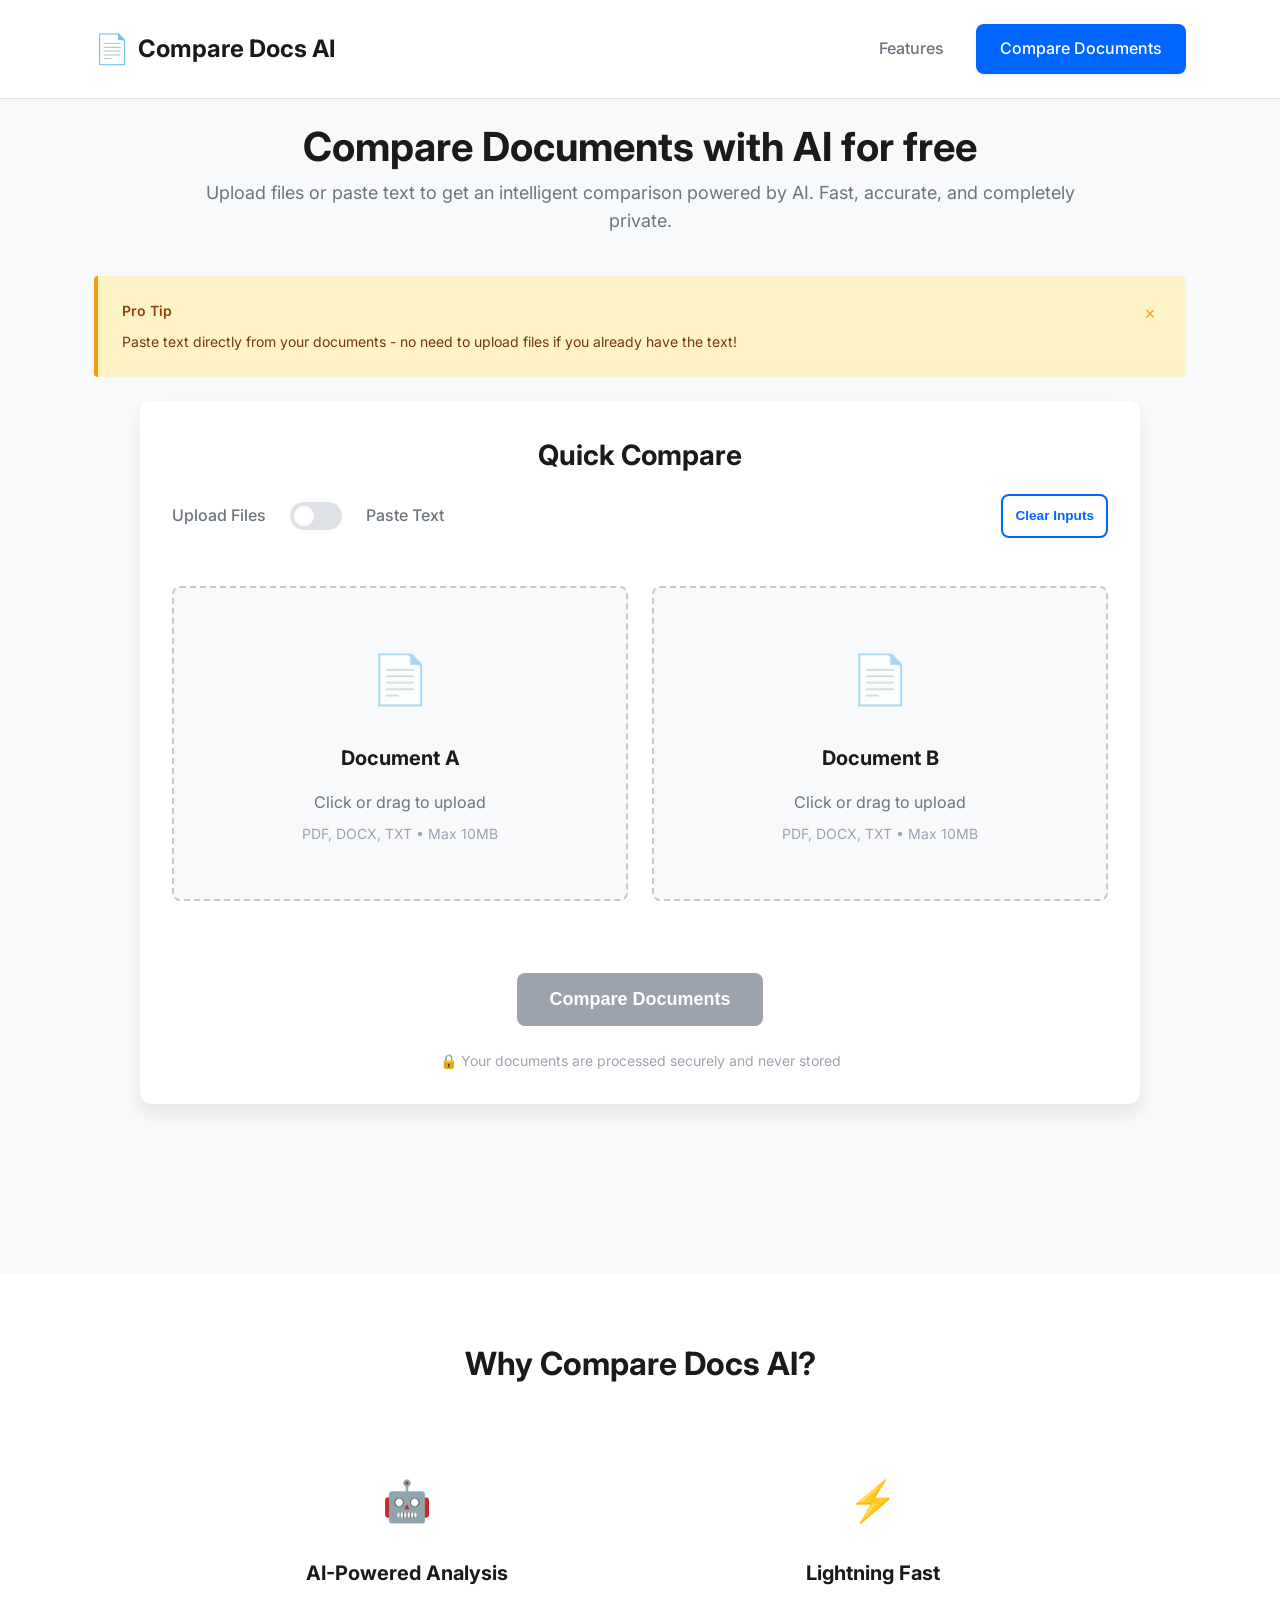
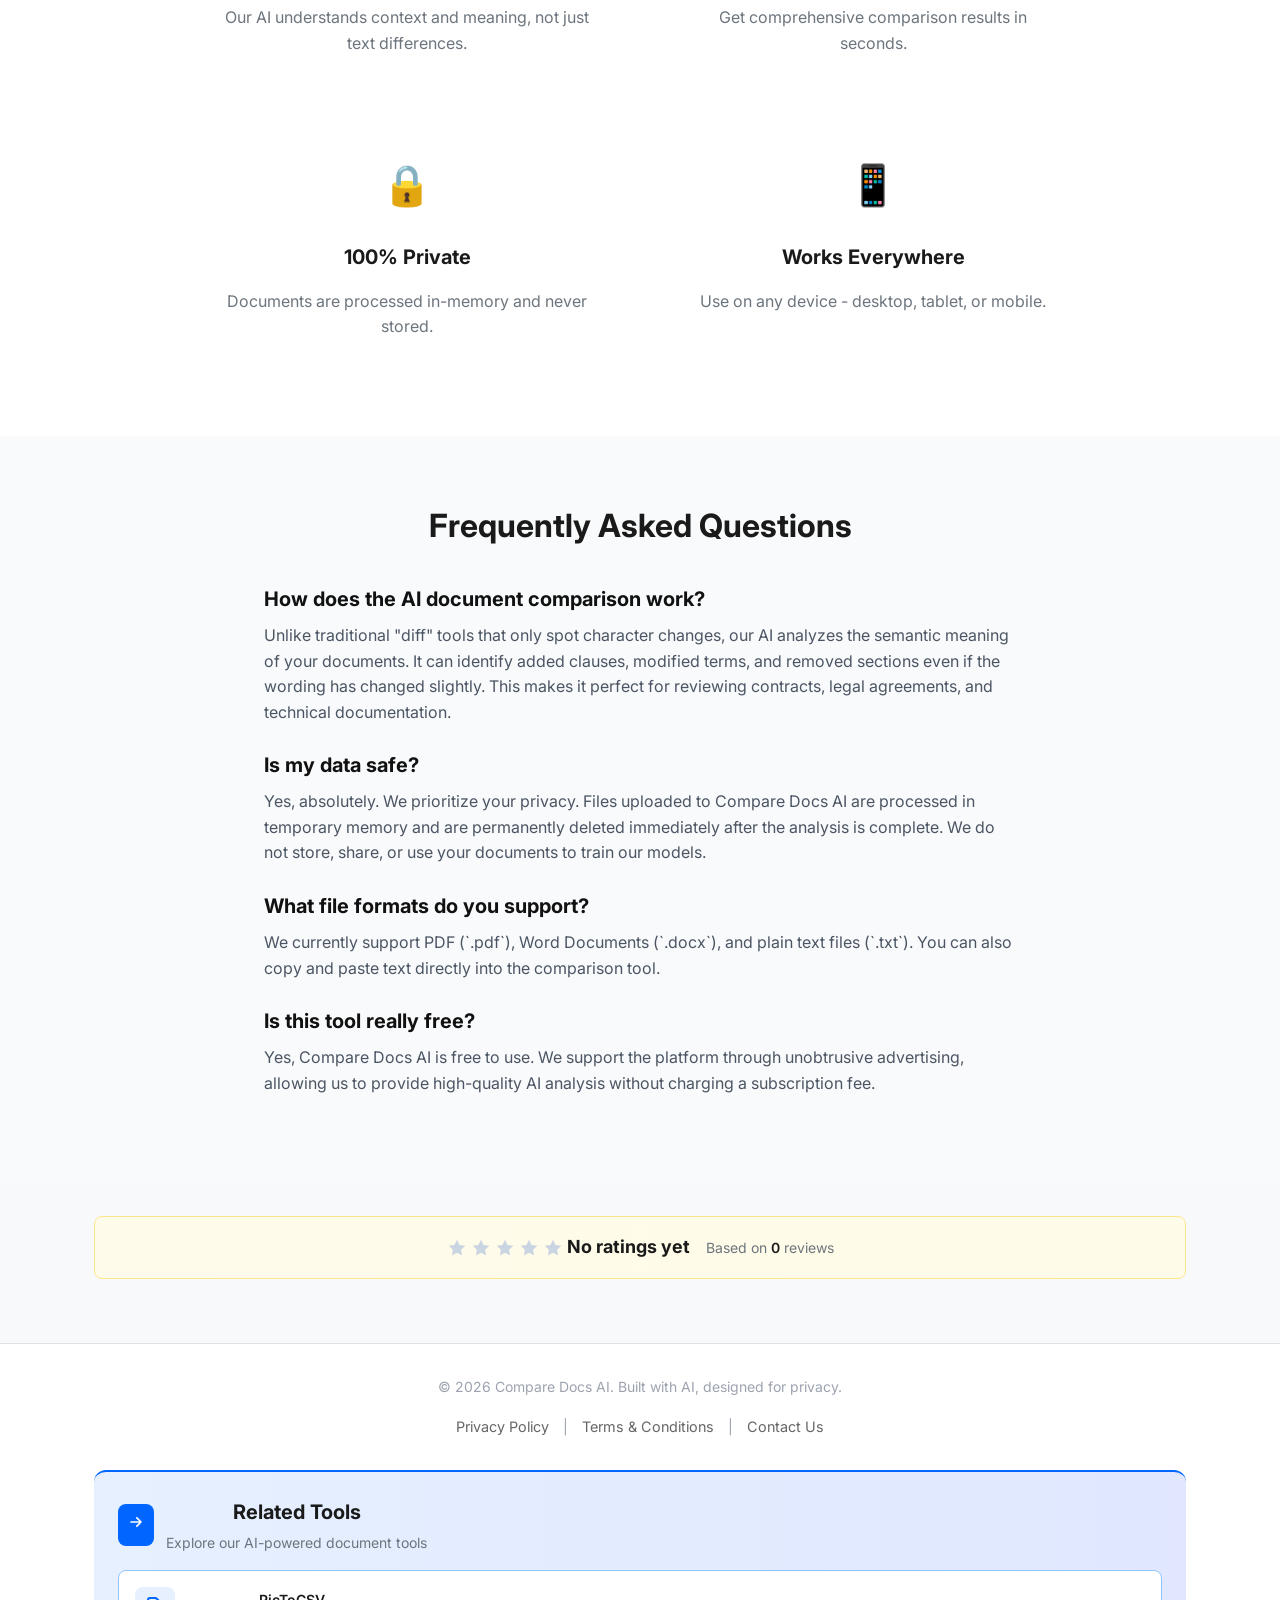
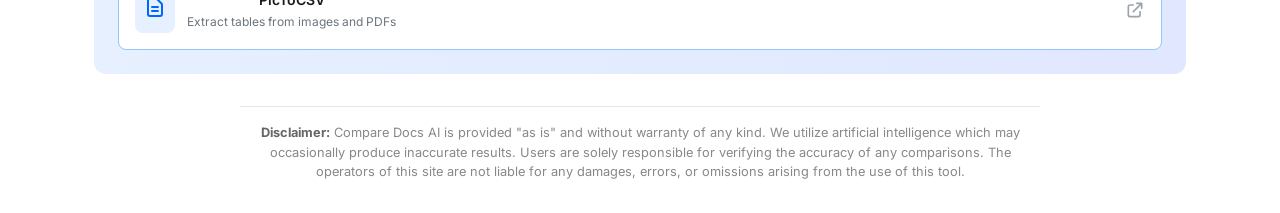
==== commit 2cce7fb6: "feat: Add contact form + download report + review widget with real data" ====
--- a/static/index.html
+++ b/static/index.html
@@ -211,6 +211,11 @@
             <div class="results-header">
                 <h2>Comparison Results</h2>
                 <div class="action-buttons" style="display: flex; gap: 1rem;">
+                    <button id="downloadReportBtn" class="btn btn-secondary"
+                        style="border-color: #0066ff; color: #0066ff;">
+                        <span class="material-icons-round" style="font-size: 18px; margin-right: 4px;">download</span>
+                        Download Report
+                    </button>
                     <button id="openGeminiBtn" class="btn btn-secondary"
                         style="border-color: #4285F4; color: #4285F4; align-items: center; display: flex; gap: 0.5rem;">
                         <span class="material-icons-round">open_in_new</span>
@@ -331,6 +336,13 @@
         </div>
     </section>
 
+    <!-- Feedback Summary (Bottom) -->
+    <section>
+        <div class="container">
+            <div id="feedbackSummaryContainer"></div>
+        </div>
+    </section>
+
     <!-- Footer -->
     <footer class="footer">
         <div class="container">
@@ -342,40 +354,45 @@
             </div>
 
             <!-- Related Tools Section - Enhanced Prominence -->
-            <div style="border-top: 2px solid #0066ff; background: linear-gradient(to right, #e6f0ff, #e0e7ff); border-radius: 12px; padding: 1.5rem; margin-top: 2rem;">
+            <div
+                style="border-top: 2px solid #0066ff; background: linear-gradient(to right, #e6f0ff, #e0e7ff); border-radius: 12px; padding: 1.5rem; margin-top: 2rem;">
                 <div style="display: flex; align-items: center; gap: 0.75rem; margin-bottom: 1rem;">
                     <div style="background: #0066ff; color: white; padding: 0.5rem; border-radius: 8px;">
                         <svg style="width: 20px; height: 20px;" fill="none" stroke="currentColor" viewBox="0 0 24 24">
-                            <path stroke-linecap="round" stroke-linejoin="round" stroke-width="2" d="M13 7l5 5m0 0l-5 5m5-5H6" />
+                            <path stroke-linecap="round" stroke-linejoin="round" stroke-width="2"
+                                d="M13 7l5 5m0 0l-5 5m5-5H6" />
                         </svg>
                     </div>
                     <div>
-                        <h3 style="font-size: 1.25rem; font-weight: 700; color: #1a1a1a; margin-bottom: 0.25rem;">Related Tools</h3>
+                        <h3 style="font-size: 1.25rem; font-weight: 700; color: #1a1a1a; margin-bottom: 0.25rem;">
+                            Related Tools</h3>
                         <p style="color: #6c757d; font-size: 0.875rem;">Explore our AI-powered document tools</p>
                     </div>
                 </div>
-                <div style="background: white; border-radius: 8px; padding: 1rem; border: 1px solid #93c5fd; transition: box-shadow 0.2s;">
-                    <a 
-                        href="https://pictocsv.com/" 
-                        target="_blank" 
-                        rel="noopener noreferrer"
+                <div
+                    style="background: white; border-radius: 8px; padding: 1rem; border: 1px solid #93c5fd; transition: box-shadow 0.2s;">
+                    <a href="https://pictocsv.com/" target="_blank" rel="noopener noreferrer"
                         style="display: flex; align-items: center; justify-content: space-between; text-decoration: none; color: inherit;"
                         onmouseover="this.parentElement.style.boxShadow='0 4px 12px rgba(0,0,0,0.1)'"
-                        onmouseout="this.parentElement.style.boxShadow='none'"
-                    >
+                        onmouseout="this.parentElement.style.boxShadow='none'">
                         <div style="display: flex; align-items: center; gap: 0.75rem;">
                             <div style="background: #e6f0ff; padding: 0.5rem; border-radius: 8px;">
-                                <svg style="width: 24px; height: 24px; color: #0066ff;" fill="none" stroke="currentColor" viewBox="0 0 24 24">
-                                    <path stroke-linecap="round" stroke-linejoin="round" stroke-width="2" d="M9 12h6m-6 4h6m2 5H7a2 2 0 01-2-2V5a2 2 0 012-2h5.586a1 1 0 01.707.293l5.414 5.414a1 1 0 01.293.707V19a2 2 0 01-2 2z" />
+                                <svg style="width: 24px; height: 24px; color: #0066ff;" fill="none"
+                                    stroke="currentColor" viewBox="0 0 24 24">
+                                    <path stroke-linecap="round" stroke-linejoin="round" stroke-width="2"
+                                        d="M9 12h6m-6 4h6m2 5H7a2 2 0 01-2-2V5a2 2 0 012-2h5.586a1 1 0 01.707.293l5.414 5.414a1 1 0 01.293.707V19a2 2 0 01-2 2z" />
                                 </svg>
                             </div>
                             <div>
                                 <div style="font-weight: 600; color: #1a1a1a;">PicToCSV</div>
-                                <div style="font-size: 0.75rem; color: #6c757d;">Extract tables from images and PDFs</div>
+                                <div style="font-size: 0.75rem; color: #6c757d;">Extract tables from images and PDFs
+                                </div>
                             </div>
                         </div>
-                        <svg style="width: 20px; height: 20px; color: #9ca3af;" fill="none" stroke="currentColor" viewBox="0 0 24 24">
-                            <path stroke-linecap="round" stroke-linejoin="round" stroke-width="2" d="M10 6H6a2 2 0 00-2 2v10a2 2 0 002 2h10a2 2 0 002-2v-4M14 4h6m0 0v6m0-6L10 14" />
+                        <svg style="width: 20px; height: 20px; color: #9ca3af;" fill="none" stroke="currentColor"
+                            viewBox="0 0 24 24">
+                            <path stroke-linecap="round" stroke-linejoin="round" stroke-width="2"
+                                d="M10 6H6a2 2 0 00-2 2v10a2 2 0 002 2h10a2 2 0 002-2v-4M14 4h6m0 0v6m0-6L10 14" />
                         </svg>
                     </a>
                 </div>
--- a/static/css/styles.css
+++ b/static/css/styles.css
@@ -4,6 +4,8 @@
    =================================== */
 
 @import url('legal.css');
+@import url('feedback.css');
+@import url('contact.css');
 
 * {
     margin: 0;
@@ -896,6 +898,7 @@
     from {
         opacity: 0;
     }
+
     to {
         opacity: 1;
     }
@@ -906,6 +909,7 @@
         opacity: 0;
         transform: translateY(-8px);
     }
+
     to {
         opacity: 1;
         transform: translateY(0);
@@ -917,6 +921,7 @@
         opacity: 0;
         transform: translateY(8px);
     }
+
     to {
         opacity: 1;
         transform: translateY(0);
@@ -928,6 +933,7 @@
         opacity: 0;
         transform: scale(0.95);
     }
+
     to {
         opacity: 1;
         transform: scale(1);
@@ -1131,9 +1137,12 @@
 }
 
 @keyframes pulse {
-    0%, 100% {
+
+    0%,
+    100% {
         opacity: 1;
     }
+
     50% {
         opacity: 0.6;
     }
@@ -1189,7 +1198,7 @@
     .fab {
         display: none;
     }
-    
+
     .fab-menu {
         display: none;
     }
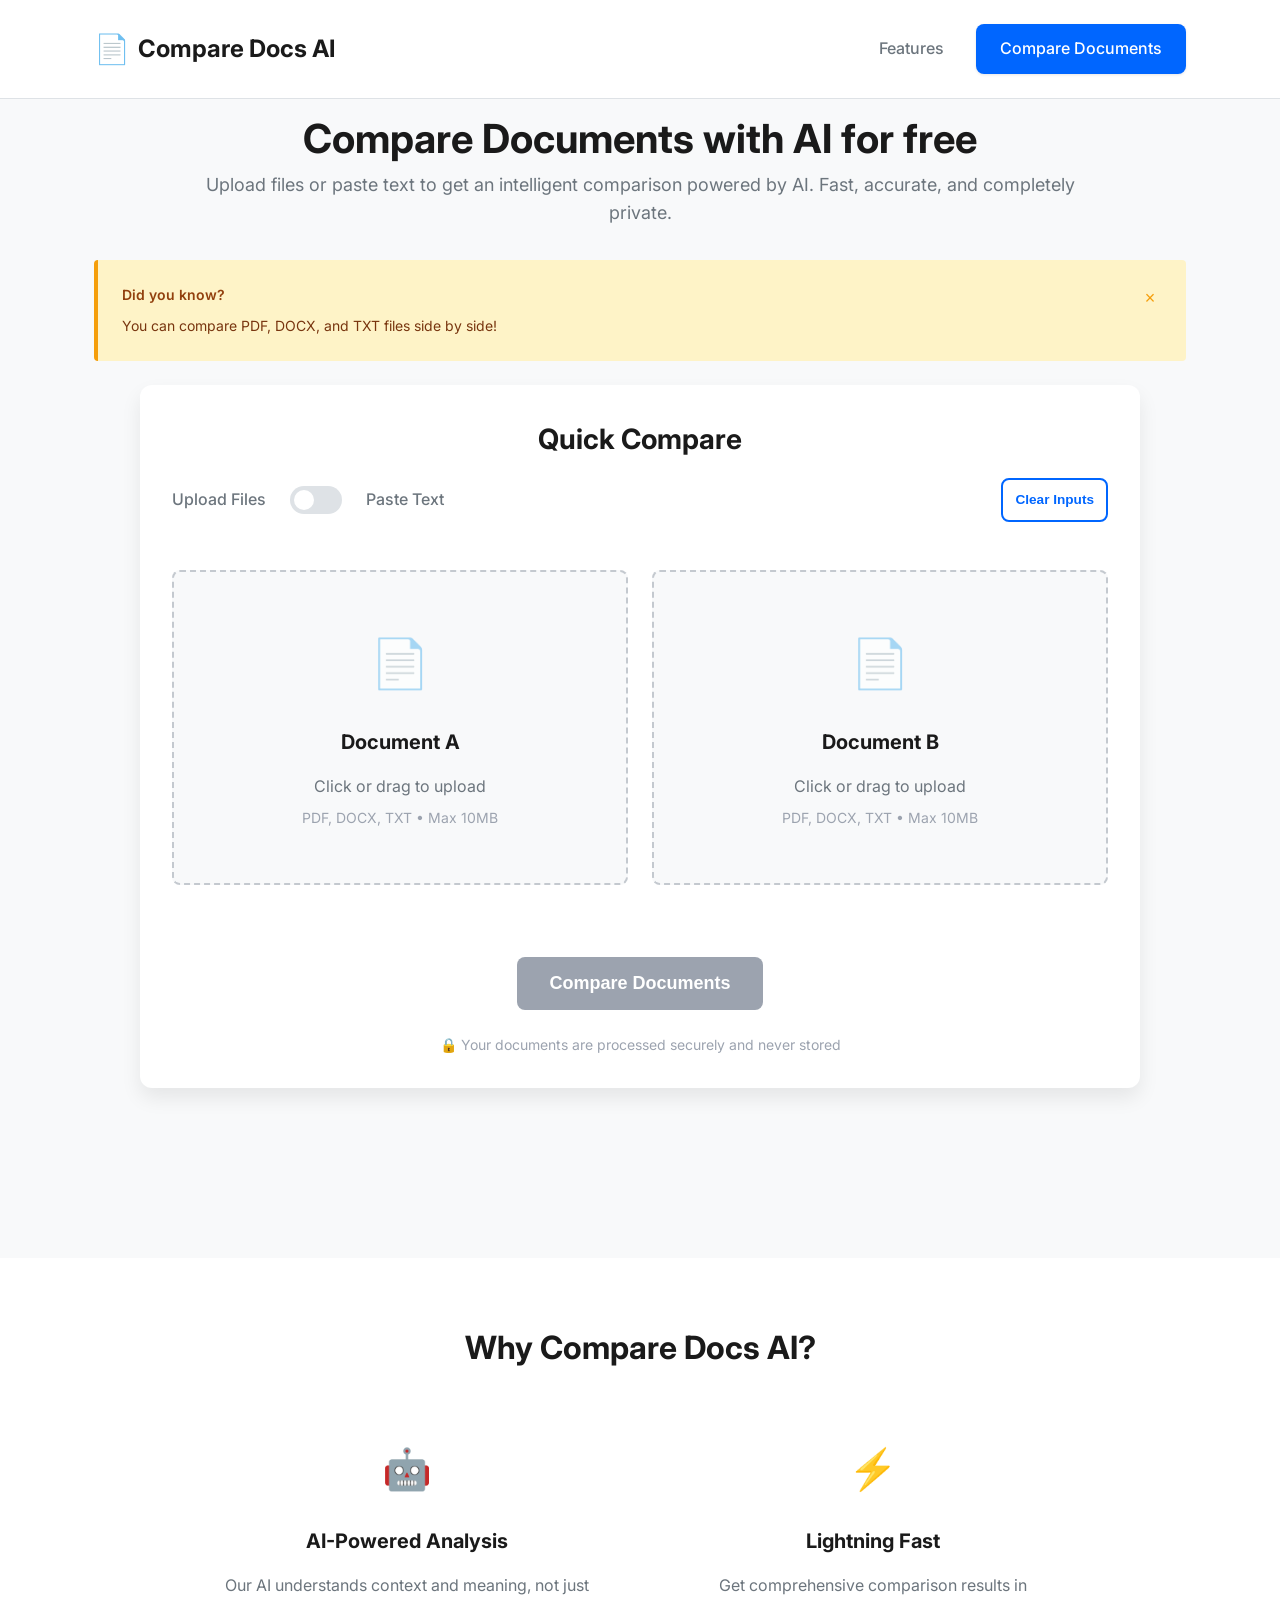
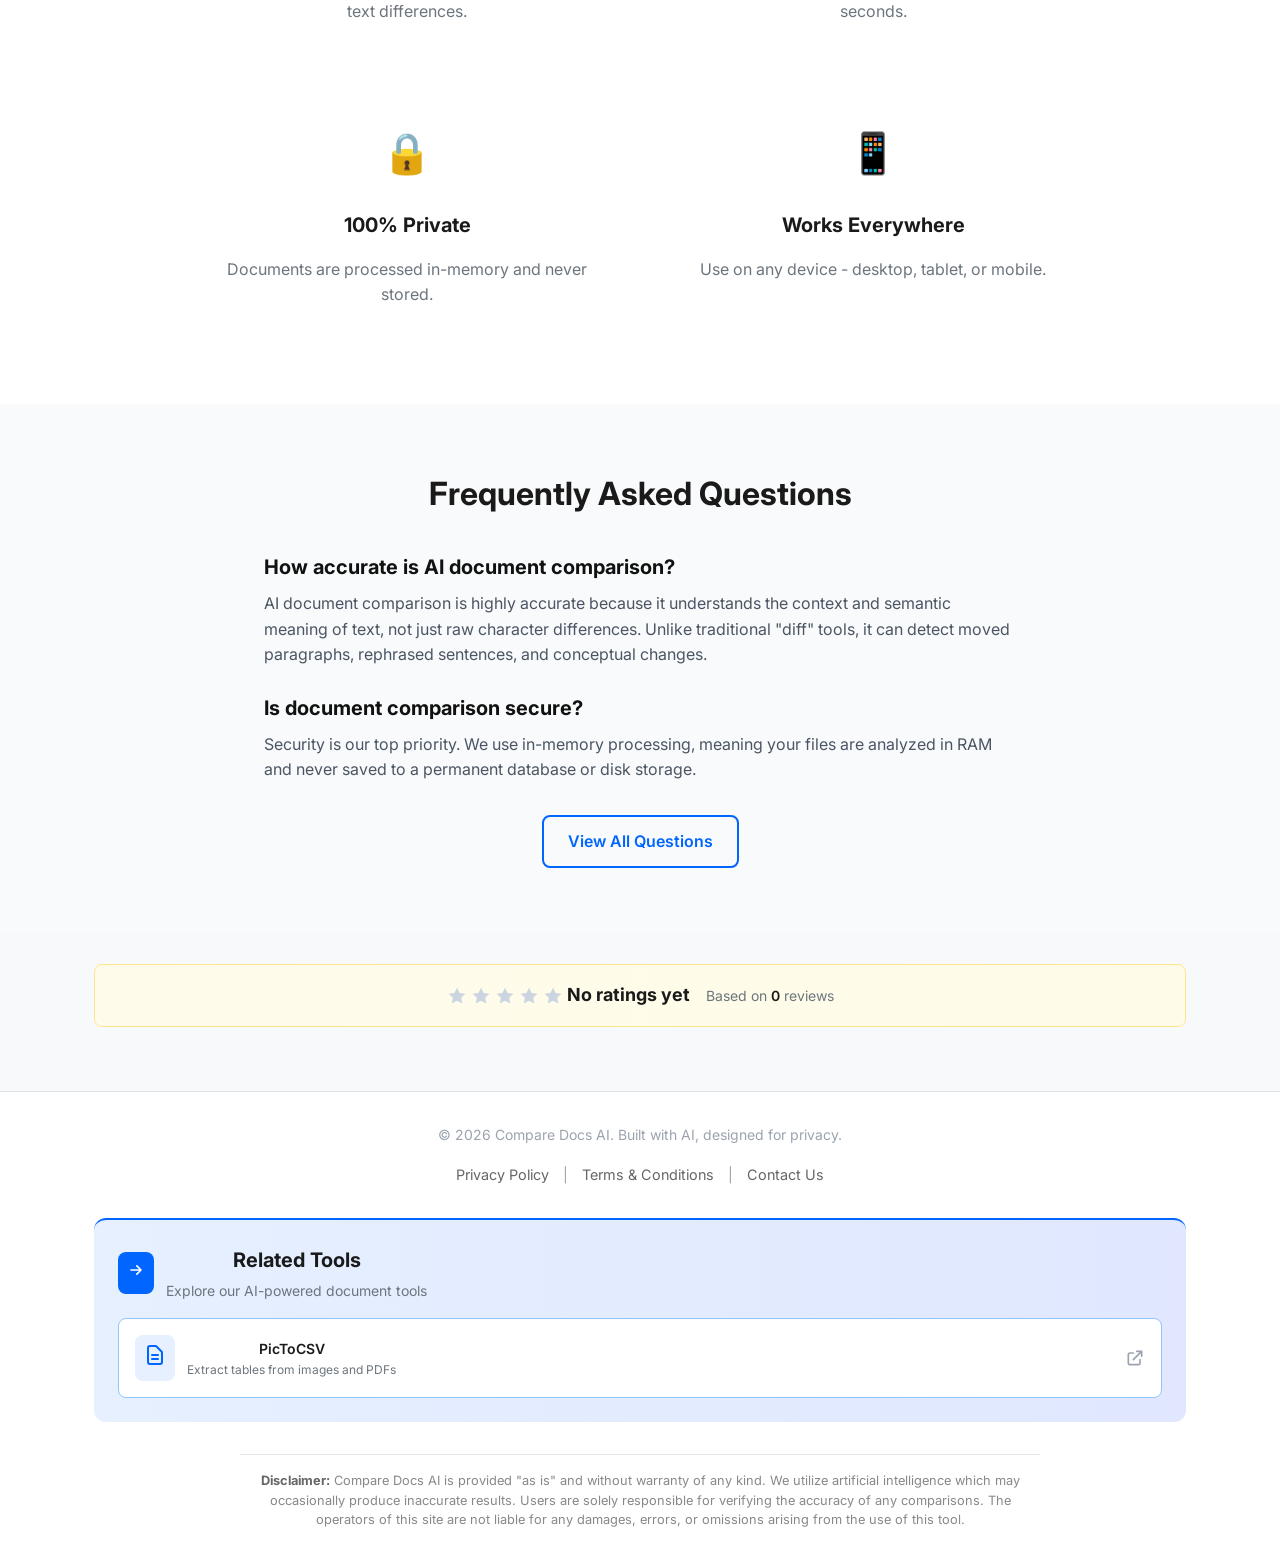
==== commit b633fa4b: "feat: Mobile UI fixes, new FAQ page, and EmailJS contact form" ====
--- a/static/index.html
+++ b/static/index.html
@@ -44,6 +44,9 @@
         content="Instantly compare agreements, contracts, and code with AI-powered precision. Spot changes in seconds.">
     <meta property="twitter:image" content="https://comparedocsai.com/og-image.jpg">
 
+    <link rel="canonical" href="https://comparedocsai.com/" />
+    <meta name="language" content="English">
+
     <!-- Styles -->
     <link rel="stylesheet" href="/static/css/styles.css">
 
@@ -53,7 +56,6 @@
     <link href="https://fonts.googleapis.com/css2?family=Inter:wght@400;500;600;700&display=swap" rel="stylesheet">
     <link href="https://fonts.googleapis.com/icon?family=Material+Icons+Round" rel="stylesheet">
 
-    <!-- Structured Data (JSON-LD) -->
     <script type="application/ld+json">
     {
       "@context": "https://schema.org",
@@ -71,6 +73,27 @@
       "featureList": "PDF Comparison, DOCX Comparison, Text Diff, AI Analysis"
     }
     </script>
+    <script type="application/ld+json">
+    {
+      "@context": "https://schema.org",
+      "@type": "FAQPage",
+      "mainEntity": [{
+        "@type": "Question",
+        "name": "How accurate is AI document comparison?",
+        "acceptedAnswer": {
+          "@type": "Answer",
+          "text": "AI document comparison is highly accurate because it understands the context and semantic meaning of text, not just raw character differences. Unlike traditional diff tools, it can detect moved paragraphs, rephrased sentences, and conceptual changes."
+        }
+      }, {
+        "@type": "Question",
+        "name": "Is document comparison secure?",
+        "acceptedAnswer": {
+          "@type": "Answer",
+          "text": "Security is our top priority. We use in-memory processing, meaning your files are analyzed in RAM and never saved to a permanent database or disk storage. Once the comparison session is complete, the data is automatically wiped."
+        }
+      }]
+    }
+    </script>
 </head>
 
 <body>
@@ -298,40 +321,28 @@
         </div>
     </section>
 
-    <!-- FAQ Section (Added for AdSense "Valuable Inventory" compliance) -->
+    <!-- FAQ Section (Lite Version) -->
     <section id="faq" class="faq-section" style="padding: 4rem 0; background-color: #f9fafb;">
         <div class="container" style="max-width: 800px;">
             <h2 class="features-title" style="margin-bottom: 2rem;">Frequently Asked Questions</h2>
 
             <div class="faq-item" style="margin-bottom: 1.5rem;">
-                <h3 style="font-size: 1.25rem; margin-bottom: 0.5rem; color: #111;">How does the AI document comparison
-                    work?</h3>
-                <p style="color: #4b5563; line-height: 1.6;">Unlike traditional "diff" tools that only spot character
-                    changes, our AI analyzes the semantic meaning of your documents. It can identify added clauses,
-                    modified terms, and removed sections even if the wording has changed slightly. This makes it perfect
-                    for reviewing contracts, legal agreements, and technical documentation.</p>
+                <h3 style="font-size: 1.25rem; margin-bottom: 0.5rem; color: #111;">How accurate is AI document
+                    comparison?</h3>
+                <p style="color: #4b5563; line-height: 1.6;">AI document comparison is highly accurate because it
+                    understands the context and semantic meaning of text, not just raw character differences. Unlike
+                    traditional "diff" tools, it can detect moved paragraphs, rephrased sentences, and conceptual
+                    changes.</p>
             </div>
 
             <div class="faq-item" style="margin-bottom: 1.5rem;">
-                <h3 style="font-size: 1.25rem; margin-bottom: 0.5rem; color: #111;">Is my data safe?</h3>
-                <p style="color: #4b5563; line-height: 1.6;">Yes, absolutely. We prioritize your privacy. Files uploaded
-                    to Compare Docs AI are processed in temporary memory and are permanently deleted immediately after
-                    the analysis is complete. We do not store, share, or use your documents to train our models.</p>
-            </div>
-
-            <div class="faq-item" style="margin-bottom: 1.5rem;">
-                <h3 style="font-size: 1.25rem; margin-bottom: 0.5rem; color: #111;">What file formats do you support?
-                </h3>
-                <p style="color: #4b5563; line-height: 1.6;">We currently support PDF (`.pdf`), Word Documents
-                    (`.docx`), and plain text files (`.txt`). You can also copy and paste text directly into the
-                    comparison tool.</p>
-            </div>
-
-            <div class="faq-item" style="margin-bottom: 1.5rem;">
-                <h3 style="font-size: 1.25rem; margin-bottom: 0.5rem; color: #111;">Is this tool really free?</h3>
-                <p style="color: #4b5563; line-height: 1.6;">Yes, Compare Docs AI is free to use. We support the
-                    platform through unobtrusive advertising, allowing us to provide high-quality AI analysis without
-                    charging a subscription fee.</p>
+                <h3 style="font-size: 1.25rem; margin-bottom: 0.5rem; color: #111;">Is document comparison secure?</h3>
+                <p style="color: #4b5563; line-height: 1.6;">Security is our top priority. We use in-memory processing,
+                    meaning your files are analyzed in RAM and never saved to a permanent database or disk storage.</p>
+            </div>
+
+            <div style="text-align: center; margin-top: 2rem;">
+                <a href="/faq" class="btn btn-secondary">View All Questions</a>
             </div>
         </div>
     </section>
--- a/static/css/styles.css
+++ b/static/css/styles.css
@@ -119,6 +119,22 @@
     /* Fix vertical alignment */
 }
 
+/* Mobile cleanup: Hide extra links on small screens to prevent crowding */
+@media (max-width: 768px) {
+    .nav-links li:not(:last-child) {
+        display: none;
+    }
+
+    .logo {
+        font-size: 1.25rem;
+        /* Smaller logo font on mobile */
+    }
+
+    .logo-icon {
+        font-size: 1.5rem;
+    }
+}
+
 .nav-links a {
     color: var(--text-secondary);
     text-decoration: none;
@@ -140,9 +156,11 @@
    HERO SECTION
    =================================== */
 .hero {
-    padding: var(--spacing-md) 0 var(--spacing-sm);
-    /* Reduced padding */
+    padding: var(--spacing-sm) 0 var(--spacing-xs);
+    /* further reduced top padding on mobile */
     text-align: center;
+    margin-top: 0;
+    /* ensure no extra margin */
 }
 
 .hero-content {
@@ -370,7 +388,7 @@
     text-align: center;
     font-size: 2rem;
     font-weight: 700;
-    margin-bottom: var(--spacing-xl);
+    margin-bottom: var(--spacing-lg);
 }
 
 .features-grid {
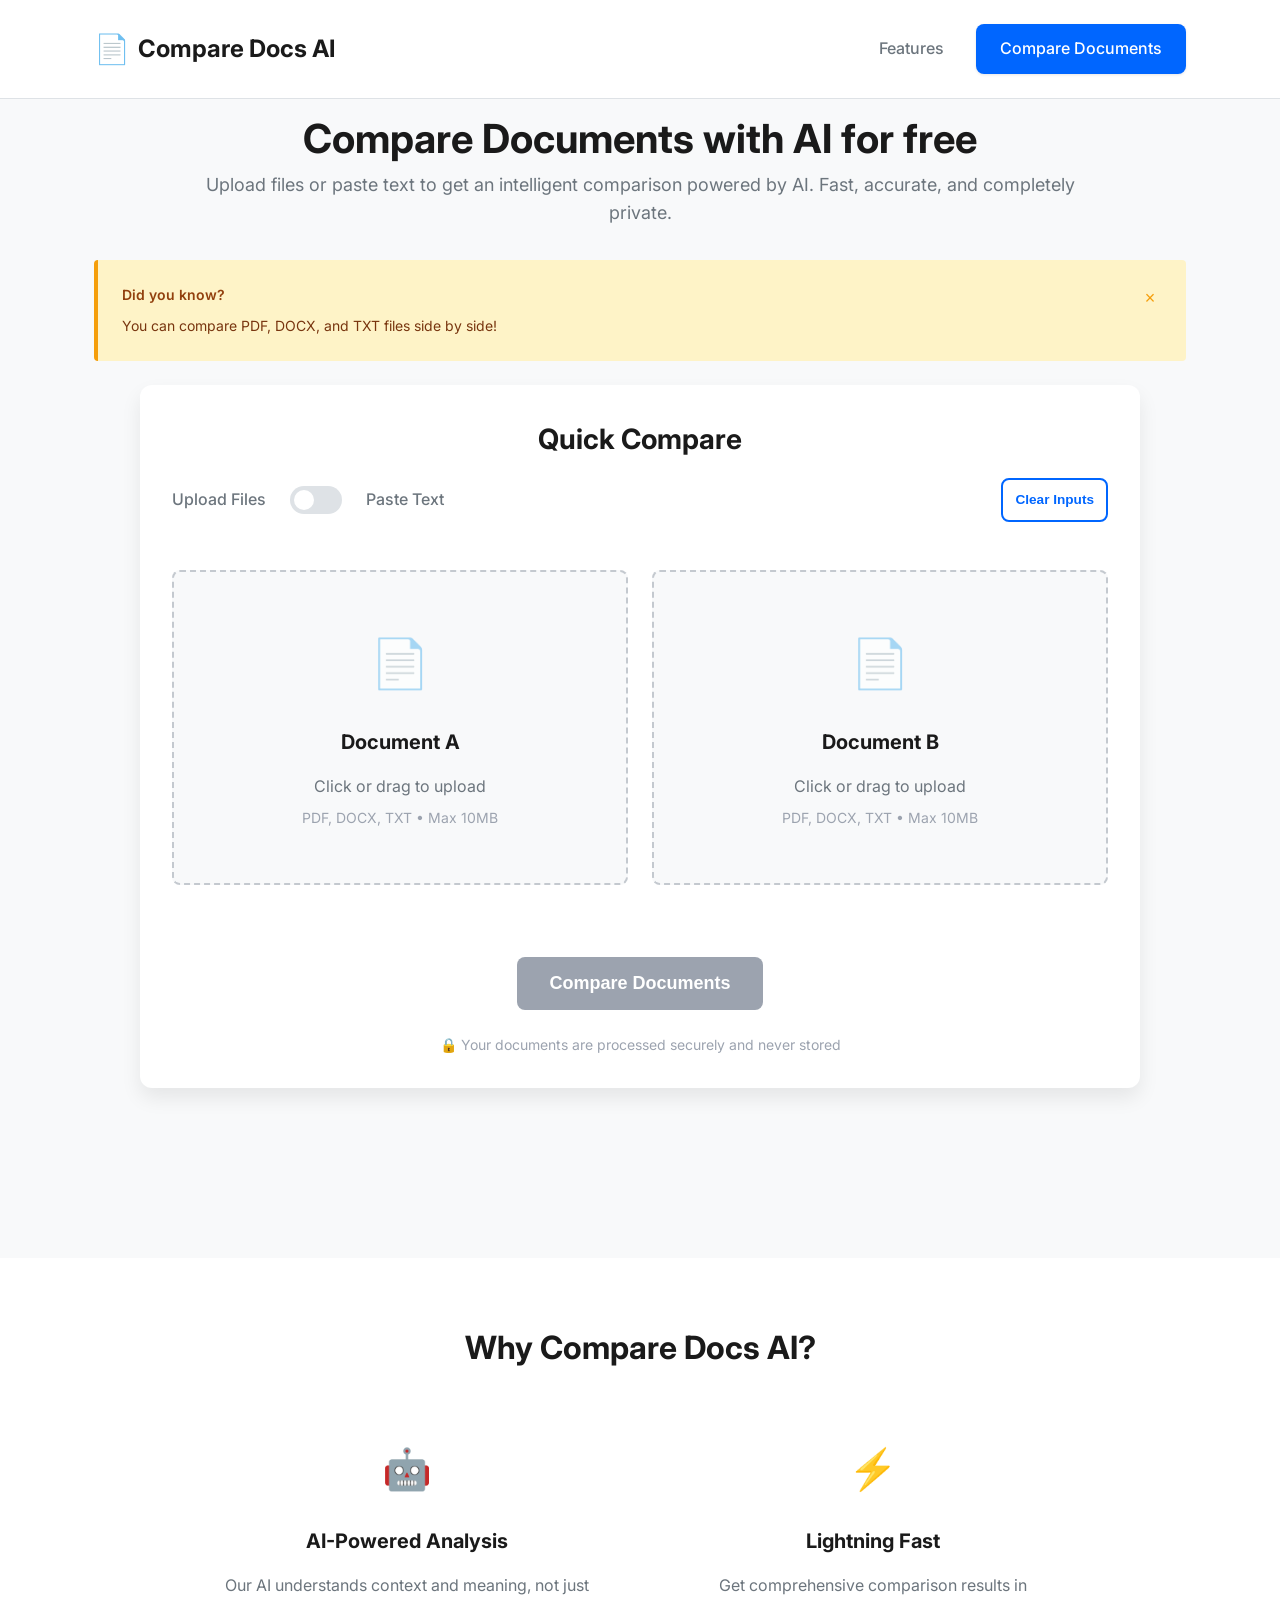
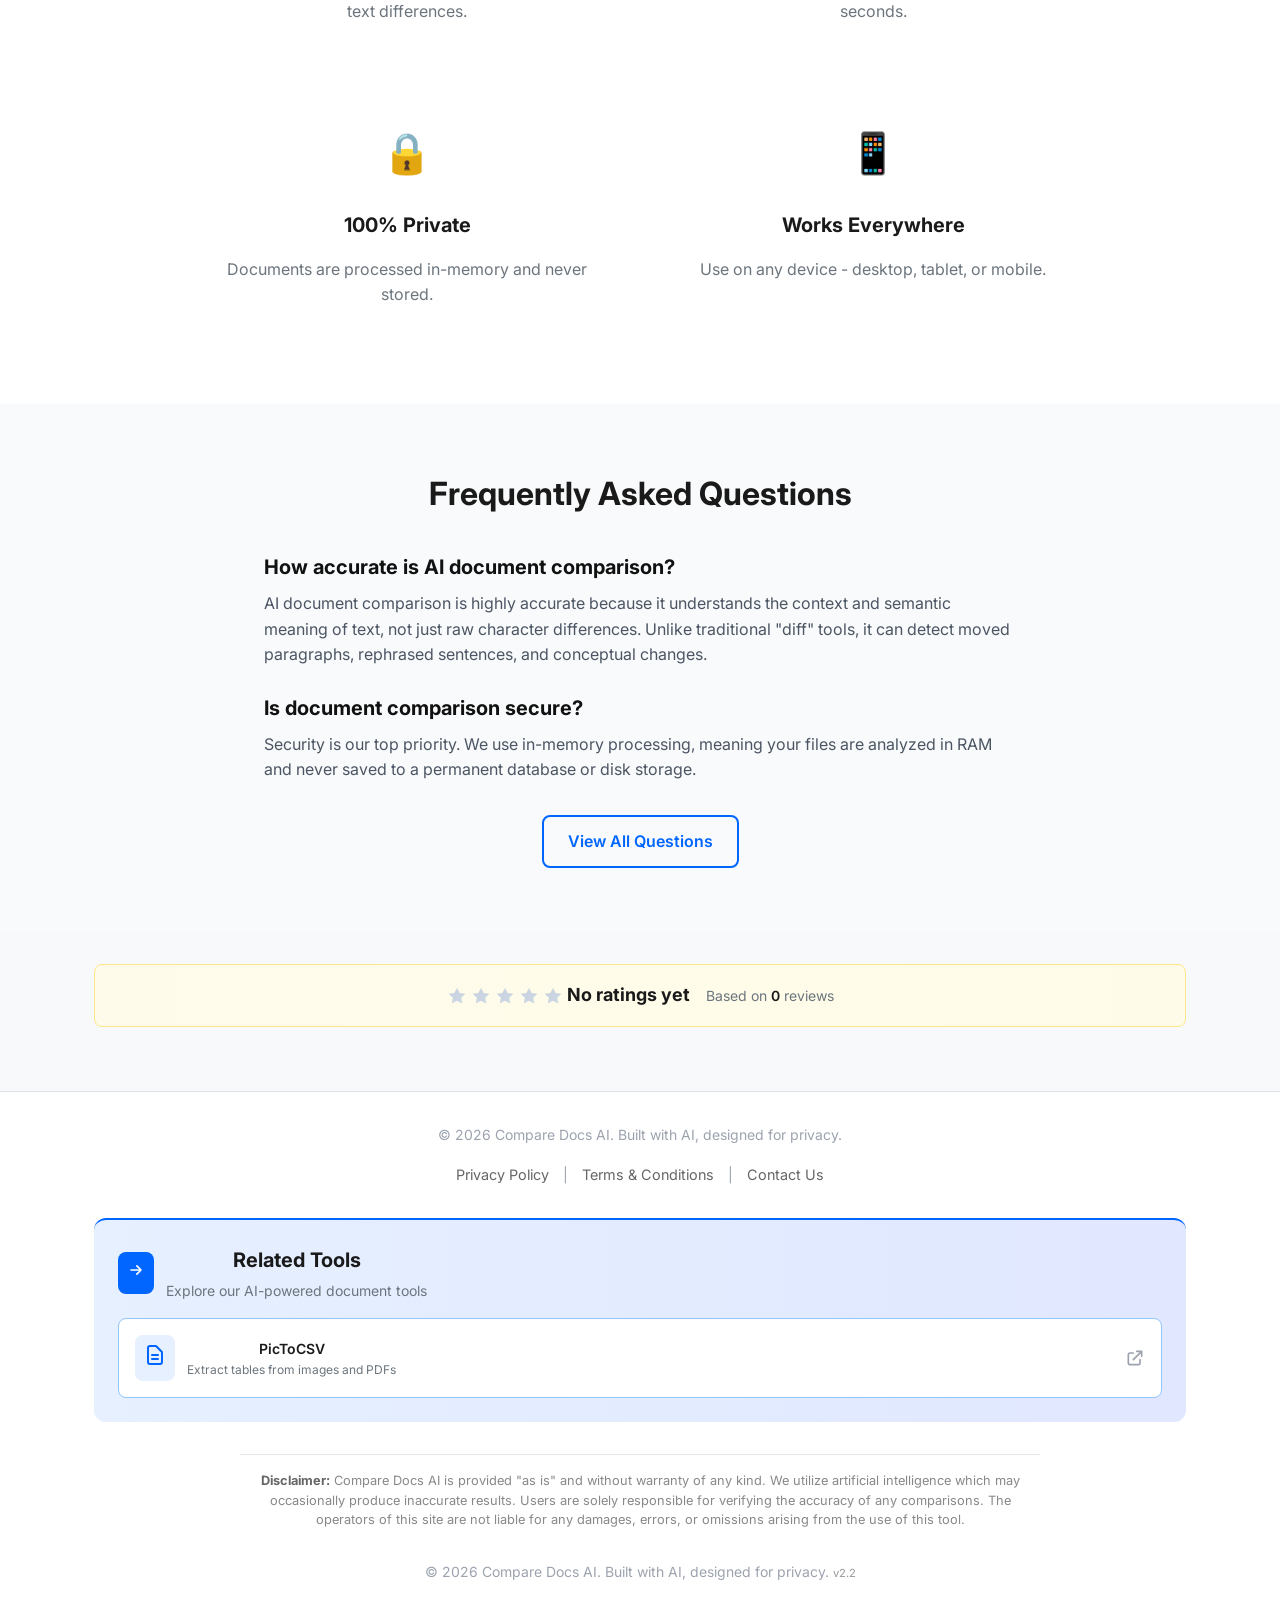
==== commit 95cea19c: "fix(index): sync homepage with compare page fixes (EmailJS, progress bar, version)" ====
--- a/static/index.html
+++ b/static/index.html
@@ -55,6 +55,21 @@
     <link rel="preconnect" href="https://fonts.gstatic.com" crossorigin>
     <link href="https://fonts.googleapis.com/css2?family=Inter:wght@400;500;600;700&display=swap" rel="stylesheet">
     <link href="https://fonts.googleapis.com/icon?family=Material+Icons+Round" rel="stylesheet">
+
+    <!-- EmailJS SDK (local fallback to avoid blocking) -->
+    <script src="/static/js/email-sdk.js?v=2.1"></script>
+    <script>
+        // Initialize EmailJS when DOM is ready
+        document.addEventListener('DOMContentLoaded', function () {
+            const publicKey = "fJd1qwuHKSLPaXO0E";
+            if (typeof emailjs !== 'undefined') {
+                emailjs.init(publicKey);
+                console.log('✅ EmailJS initialized');
+            } else {
+                console.error('❌ EmailJS failed to load');
+            }
+        });
+    </script>
 
     <script type="application/ld+json">
     {
@@ -222,6 +237,12 @@
                 <div id="loadingState" class="loading-state" style="display: none;">
                     <div class="loading-spinner"></div>
                     <p>Analyzing documents with AI...</p>
+                    <div class="progress-container"
+                        style="width: 100%; max-width: 300px; height: 6px; background: #e2e8f0; border-radius: 3px; margin: 15px auto; overflow: hidden;">
+                        <div id="progressBar"
+                            style="width: 0%; height: 100%; background: var(--primary-color); transition: width 0.3s ease;">
+                        </div>
+                    </div>
                     <p class="loading-subtext">This may take a few seconds</p>
                 </div>
             </div>
@@ -415,13 +436,15 @@
                     responsible for verifying the accuracy of any comparisons. The operators of this site are not liable
                     for any damages, errors, or omissions arising from the use of this tool.</p>
             </div>
+            <p style="text-align: center; margin-top: 2rem;">&copy; 2026 Compare Docs AI. Built with AI, designed for
+                privacy. <span style="color: #999; font-size: 0.8em;">v2.2</span></p>
         </div>
     </footer>
 
     <!-- Load gamification and UX components -->
-    <script src="/static/js/gamification.js"></script>
-    <script src="/static/js/ux-components.js"></script>
-    <script src="/static/js/compare.js"></script>
+    <script src="/static/js/gamification.js?v=2.2"></script>
+    <script src="/static/js/ux-components.js?v=2.2"></script>
+    <script src="/static/js/compare.js?v=2.2"></script>
 </body>
 
 </html>
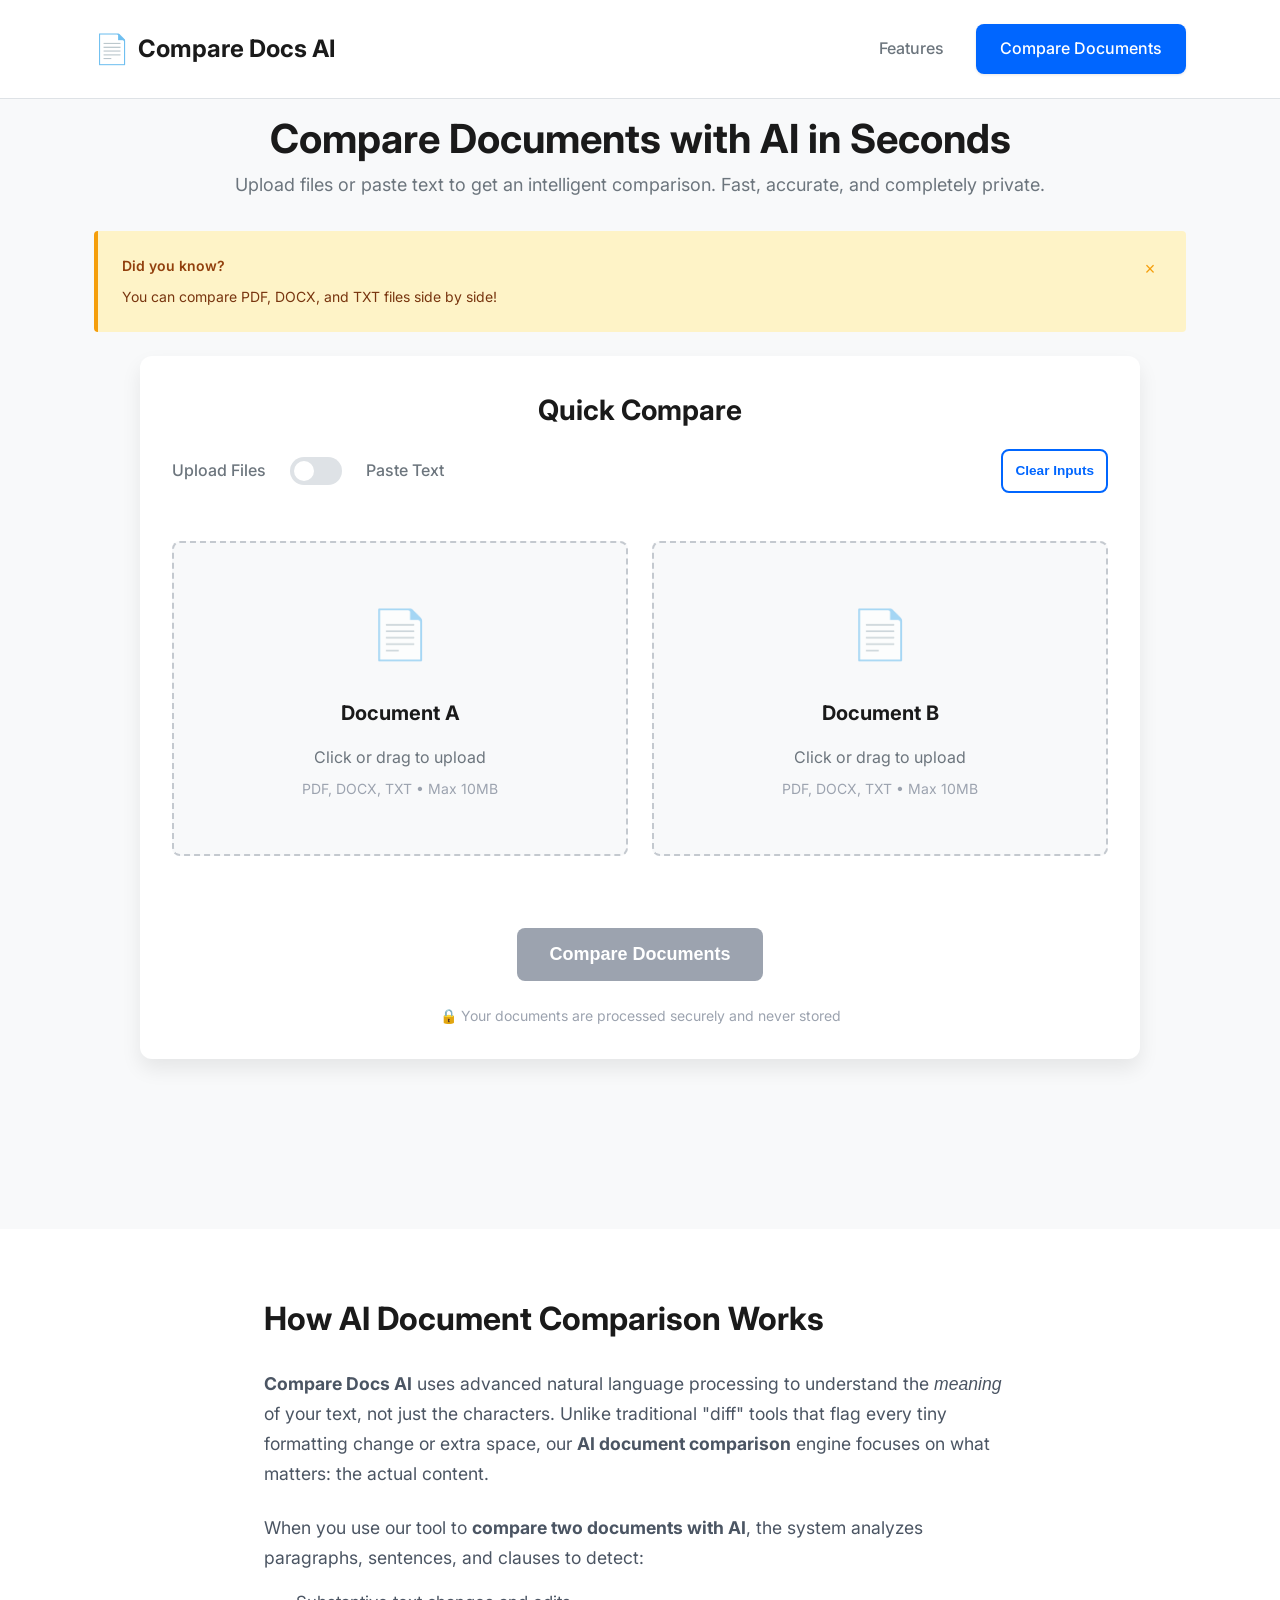
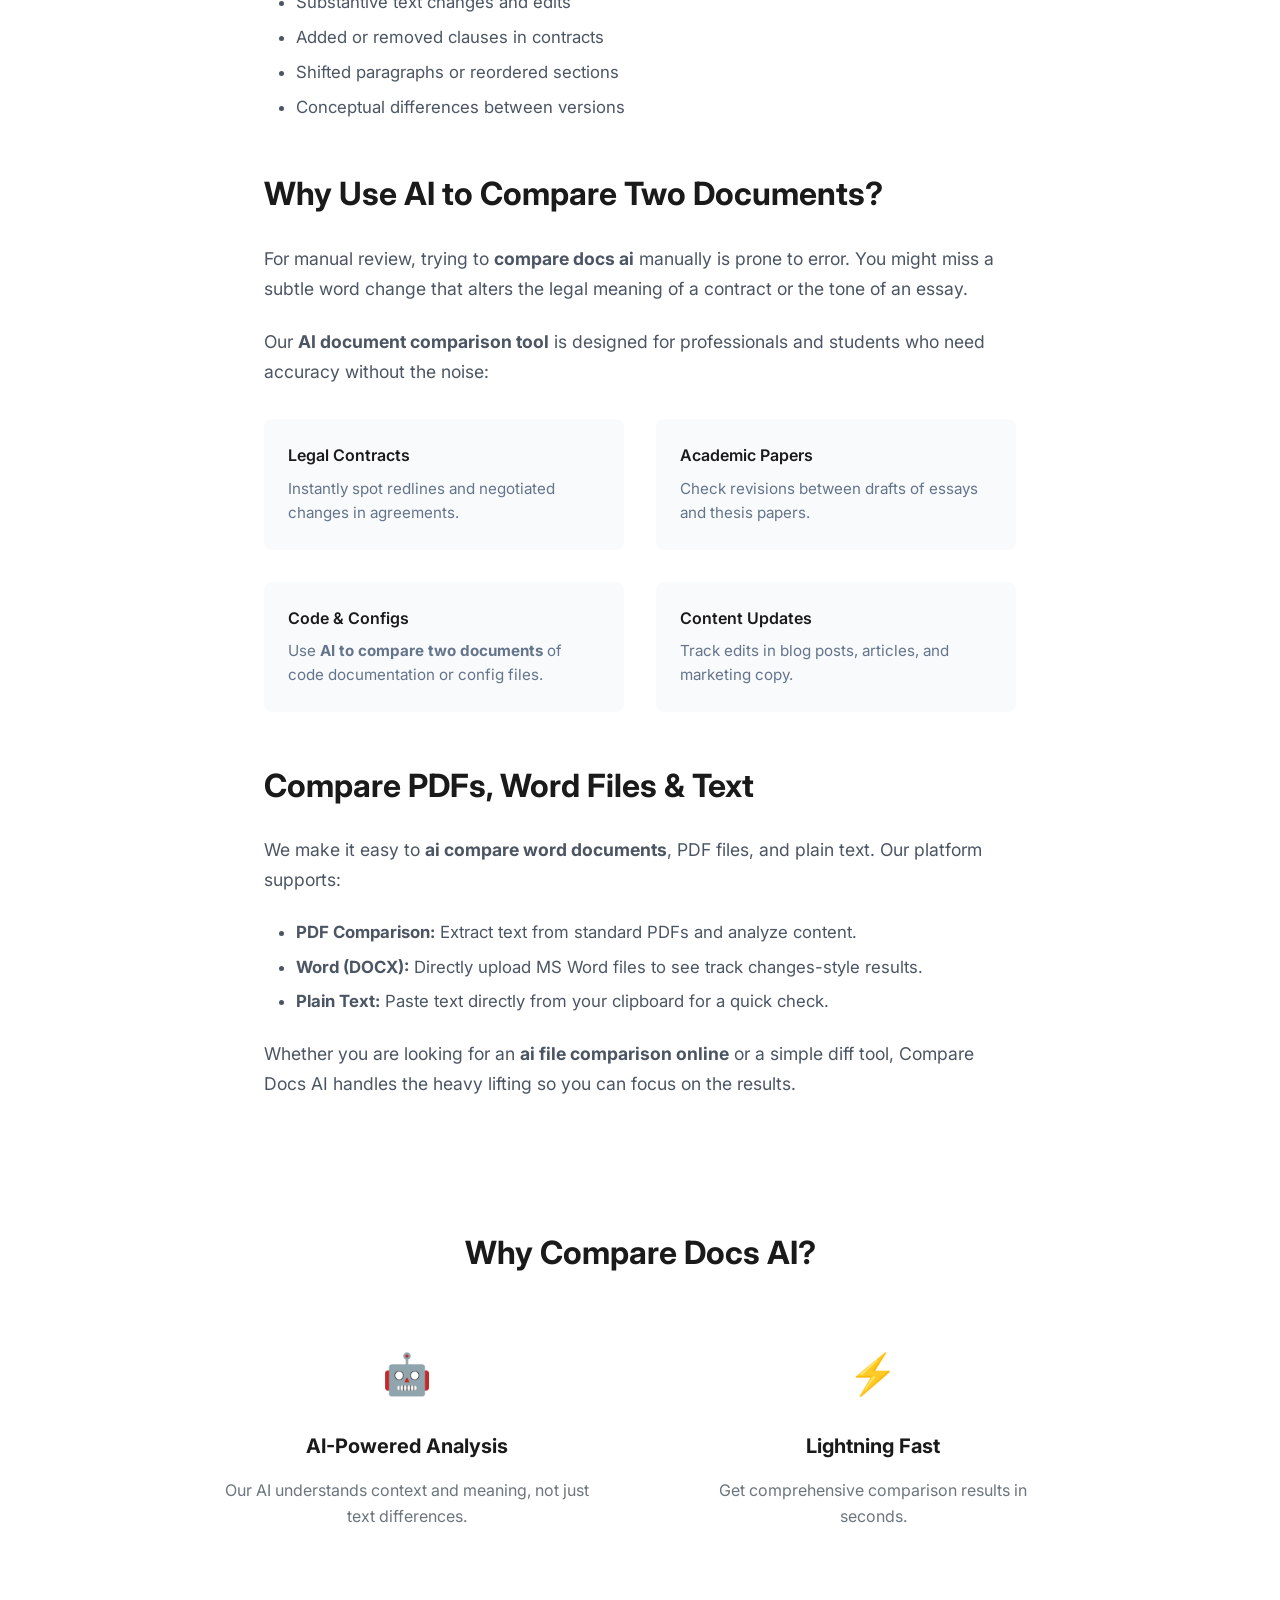
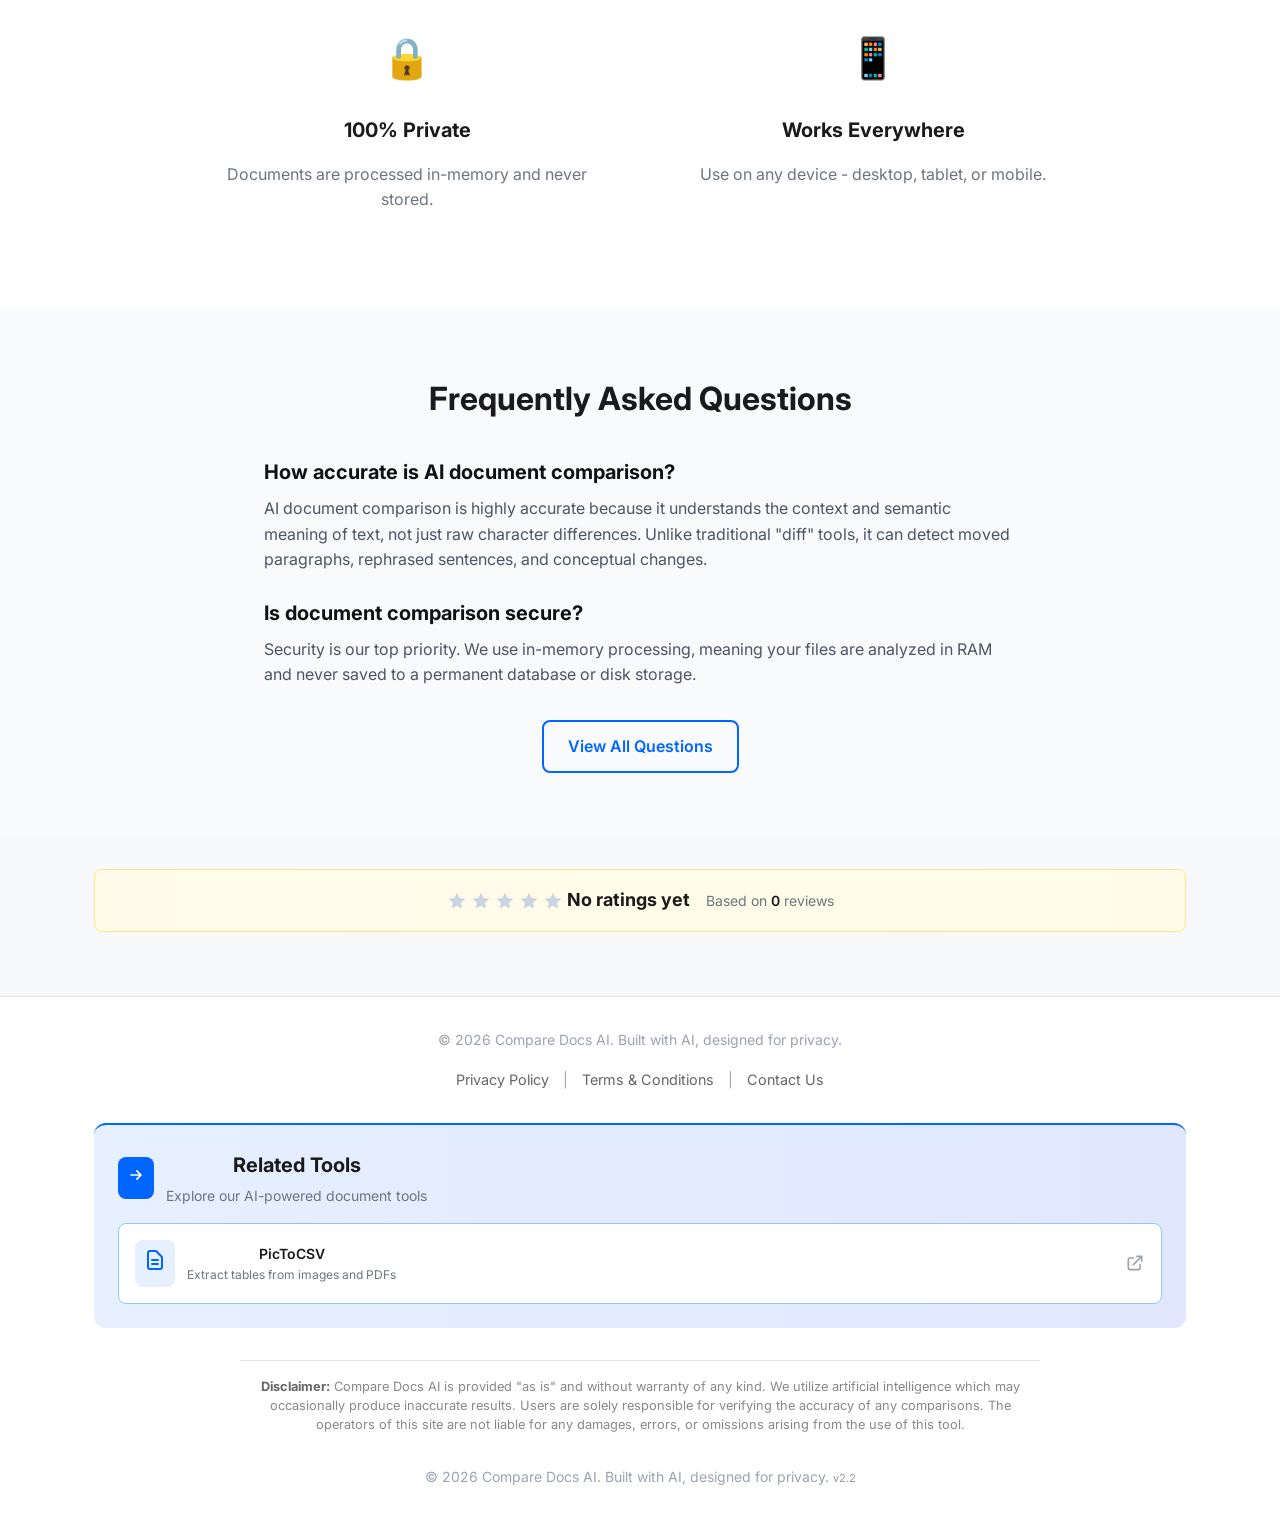
==== commit b851a3bb: "SEO: Optimized for 'compare docs ai' with new content" ====
--- a/static/index.html
+++ b/static/index.html
@@ -6,11 +6,11 @@
     <meta name="viewport" content="width=device-width, initial-scale=1.0">
 
     <!-- SEO Meta Tags -->
-    <title>Compare Docs AI - Free Online Document Comparison Tool (PDF, DOCX, Text)</title>
+    <title>Compare Docs AI – Instantly Compare Documents with AI</title>
     <meta name="description"
-        content="Compare documents efficiently with AI. Upload PDF or Word files, or paste text to instantly spot differences. Fast, private, and free document comparison tool.">
+        content="Compare two documents instantly using AI. Detect changes, differences, and edits in seconds.">
     <meta name="keywords"
-        content="compare documents, ai document comparison, pdf compare, word compare, text difference checker, diff tool, document analysis, Compare Docs AI">
+        content="compare docs ai, ai document comparison, ai compare two documents, ai to compare two documents, compare two documents with ai, document comparison ai tool, pdf compare, word compare, text difference checker">
     <meta name="author" content="Compare Docs AI">
     <meta name="robots" content="index, follow">
 
@@ -122,7 +122,9 @@
                 </a>
                 <ul class="nav-links">
                     <li><a href="/#features">Features</a></li>
-                    <li><a href="/compare" class="btn btn-primary">Compare Documents</a></li>
+                    <li><a href="#upload-tool" class="btn btn-primary"
+                            onclick="document.getElementById('upload-tool').scrollIntoView({behavior: 'smooth'})">Compare
+                            Documents</a></li>
                 </ul>
             </div>
         </div>
@@ -132,10 +134,9 @@
     <section class="hero">
         <div class="container">
             <div class="hero-content">
-                <h1 class="hero-title">Compare Documents with AI for free</h1>
-                <p class="hero-subtitle">Upload files or paste text to get an intelligent comparison powered by AI.
-                    Fast,
-                    accurate, and completely private.</p>
+                <h1 class="hero-title">Compare Documents with AI in Seconds</h1>
+                <p class="hero-subtitle">Upload files or paste text to get an intelligent comparison.
+                    Fast, accurate, and completely private.</p>
             </div>
         </div>
     </section>
@@ -155,7 +156,7 @@
     </section>
 
     <!-- Main Upload Card -->
-    <section>
+    <section id="upload-tool">
         <div class="container">
             <div class="upload-card">
                 <h2 style="text-align: center; margin-bottom: 1rem; font-size: 1.75rem;">Quick Compare</h2>
@@ -309,6 +310,87 @@
         style="max-width: 1000px; margin: 2rem auto; text-align: center; min-height: 90px; background: transparent;">
         <!-- <div class="ad-slot">Advertising Space</div> -->
     </div>
+
+    <!-- SEO Content Section -->
+    <section id="how-it-works" class="seo-content" style="padding: 4rem 0; background-color: #fff;">
+        <div class="container" style="max-width: 800px;">
+            <div class="content-block" style="margin-bottom: 3rem;">
+                <h2 style="font-size: 2rem; margin-bottom: 1.5rem; color: #1a1a1a;">How AI Document Comparison Works
+                </h2>
+                <p style="font-size: 1.1rem; line-height: 1.7; color: #4b5563; margin-bottom: 1.5rem;">
+                    <strong>Compare Docs AI</strong> uses advanced natural language processing to understand the
+                    <em>meaning</em> of your text, not just the characters. Unlike traditional "diff" tools that flag
+                    every tiny formatting change or extra space, our <strong>AI document comparison</strong> engine
+                    focuses on what matters: the actual content.
+                </p>
+                <p style="font-size: 1.1rem; line-height: 1.7; color: #4b5563;">
+                    When you use our tool to <strong>compare two documents with AI</strong>, the system analyzes
+                    paragraphs, sentences, and clauses to detect:
+                </p>
+                <ul style="margin: 1rem 0 1.5rem 2rem; color: #4b5563; font-size: 1.05rem;">
+                    <li style="margin-bottom: 0.5rem;">Substantive text changes and edits</li>
+                    <li style="margin-bottom: 0.5rem;">Added or removed clauses in contracts</li>
+                    <li style="margin-bottom: 0.5rem;">Shifted paragraphs or reordered sections</li>
+                    <li style="margin-bottom: 0.5rem;">Conceptual differences between versions</li>
+                </ul>
+            </div>
+
+            <div class="content-block" style="margin-bottom: 3rem;">
+                <h2 style="font-size: 2rem; margin-bottom: 1.5rem; color: #1a1a1a;">Why Use AI to Compare Two Documents?
+                </h2>
+                <p style="font-size: 1.1rem; line-height: 1.7; color: #4b5563; margin-bottom: 1.5rem;">
+                    For manual review, trying to <strong>compare docs ai</strong> manually is prone to error. You might
+                    miss a subtle word change that alters the legal meaning of a contract or the tone of an essay.
+                </p>
+                <p style="font-size: 1.1rem; line-height: 1.7; color: #4b5563; margin-bottom: 1.5rem;">
+                    Our <strong>AI document comparison tool</strong> is designed for professionals and students who need
+                    accuracy without the noise:
+                </p>
+                <div style="display: grid; grid-template-columns: 1fr 1fr; gap: 2rem; margin-top: 2rem;">
+                    <div style="background: #f8fafc; padding: 1.5rem; border-radius: 8px;">
+                        <h4 style="font-weight: 600; margin-bottom: 0.5rem;">Legal Contracts</h4>
+                        <p style="font-size: 0.95rem; color: #64748b;">Instantly spot redlines and negotiated changes in
+                            agreements.</p>
+                    </div>
+                    <div style="background: #f8fafc; padding: 1.5rem; border-radius: 8px;">
+                        <h4 style="font-weight: 600; margin-bottom: 0.5rem;">Academic Papers</h4>
+                        <p style="font-size: 0.95rem; color: #64748b;">Check revisions between drafts of essays and
+                            thesis papers.</p>
+                    </div>
+                    <div style="background: #f8fafc; padding: 1.5rem; border-radius: 8px;">
+                        <h4 style="font-weight: 600; margin-bottom: 0.5rem;">Code & Configs</h4>
+                        <p style="font-size: 0.95rem; color: #64748b;">Use <strong>AI to compare two documents</strong>
+                            of code documentation or config files.</p>
+                    </div>
+                    <div style="background: #f8fafc; padding: 1.5rem; border-radius: 8px;">
+                        <h4 style="font-weight: 600; margin-bottom: 0.5rem;">Content Updates</h4>
+                        <p style="font-size: 0.95rem; color: #64748b;">Track edits in blog posts, articles, and
+                            marketing copy.</p>
+                    </div>
+                </div>
+            </div>
+
+            <div class="content-block">
+                <h2 style="font-size: 2rem; margin-bottom: 1.5rem; color: #1a1a1a;">Compare PDFs, Word Files & Text</h2>
+                <p style="font-size: 1.1rem; line-height: 1.7; color: #4b5563; margin-bottom: 1.5rem;">
+                    We make it easy to <strong>ai compare word documents</strong>, PDF files, and plain text. Our
+                    platform supports:
+                </p>
+                <ul style="margin: 1rem 0 1.5rem 2rem; color: #4b5563; font-size: 1.05rem;">
+                    <li style="margin-bottom: 0.5rem;"><strong>PDF Comparison:</strong> Extract text from standard PDFs
+                        and analyze content.</li>
+                    <li style="margin-bottom: 0.5rem;"><strong>Word (DOCX):</strong> Directly upload MS Word files to
+                        see track changes-style results.</li>
+                    <li style="margin-bottom: 0.5rem;"><strong>Plain Text:</strong> Paste text directly from your
+                        clipboard for a quick check.</li>
+                </ul>
+                <p style="font-size: 1.1rem; line-height: 1.7; color: #4b5563;">
+                    Whether you are looking for an <strong>ai file comparison online</strong> or a simple diff tool,
+                    Compare Docs AI handles the heavy lifting so you can focus on the results.
+                </p>
+            </div>
+        </div>
+    </section>
 
     <!-- Features Section -->
     <section id="features" class="features">
